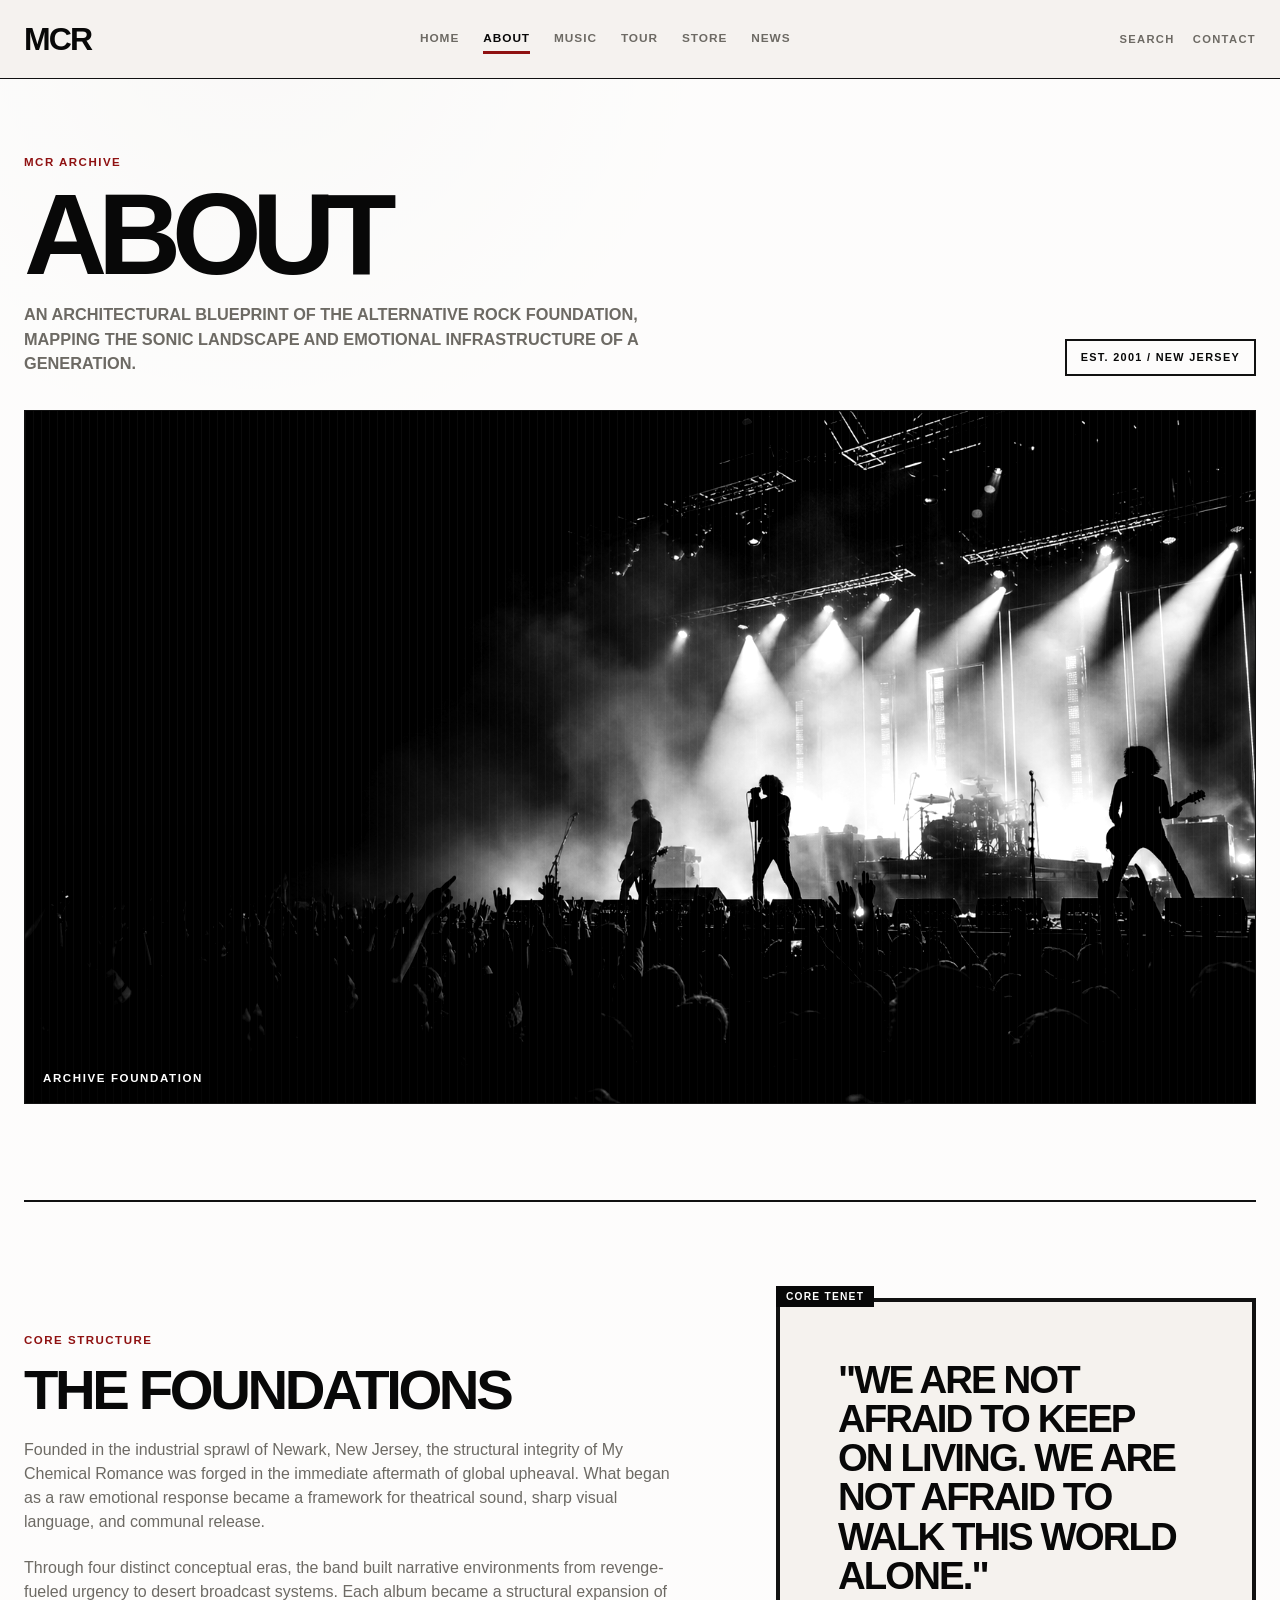
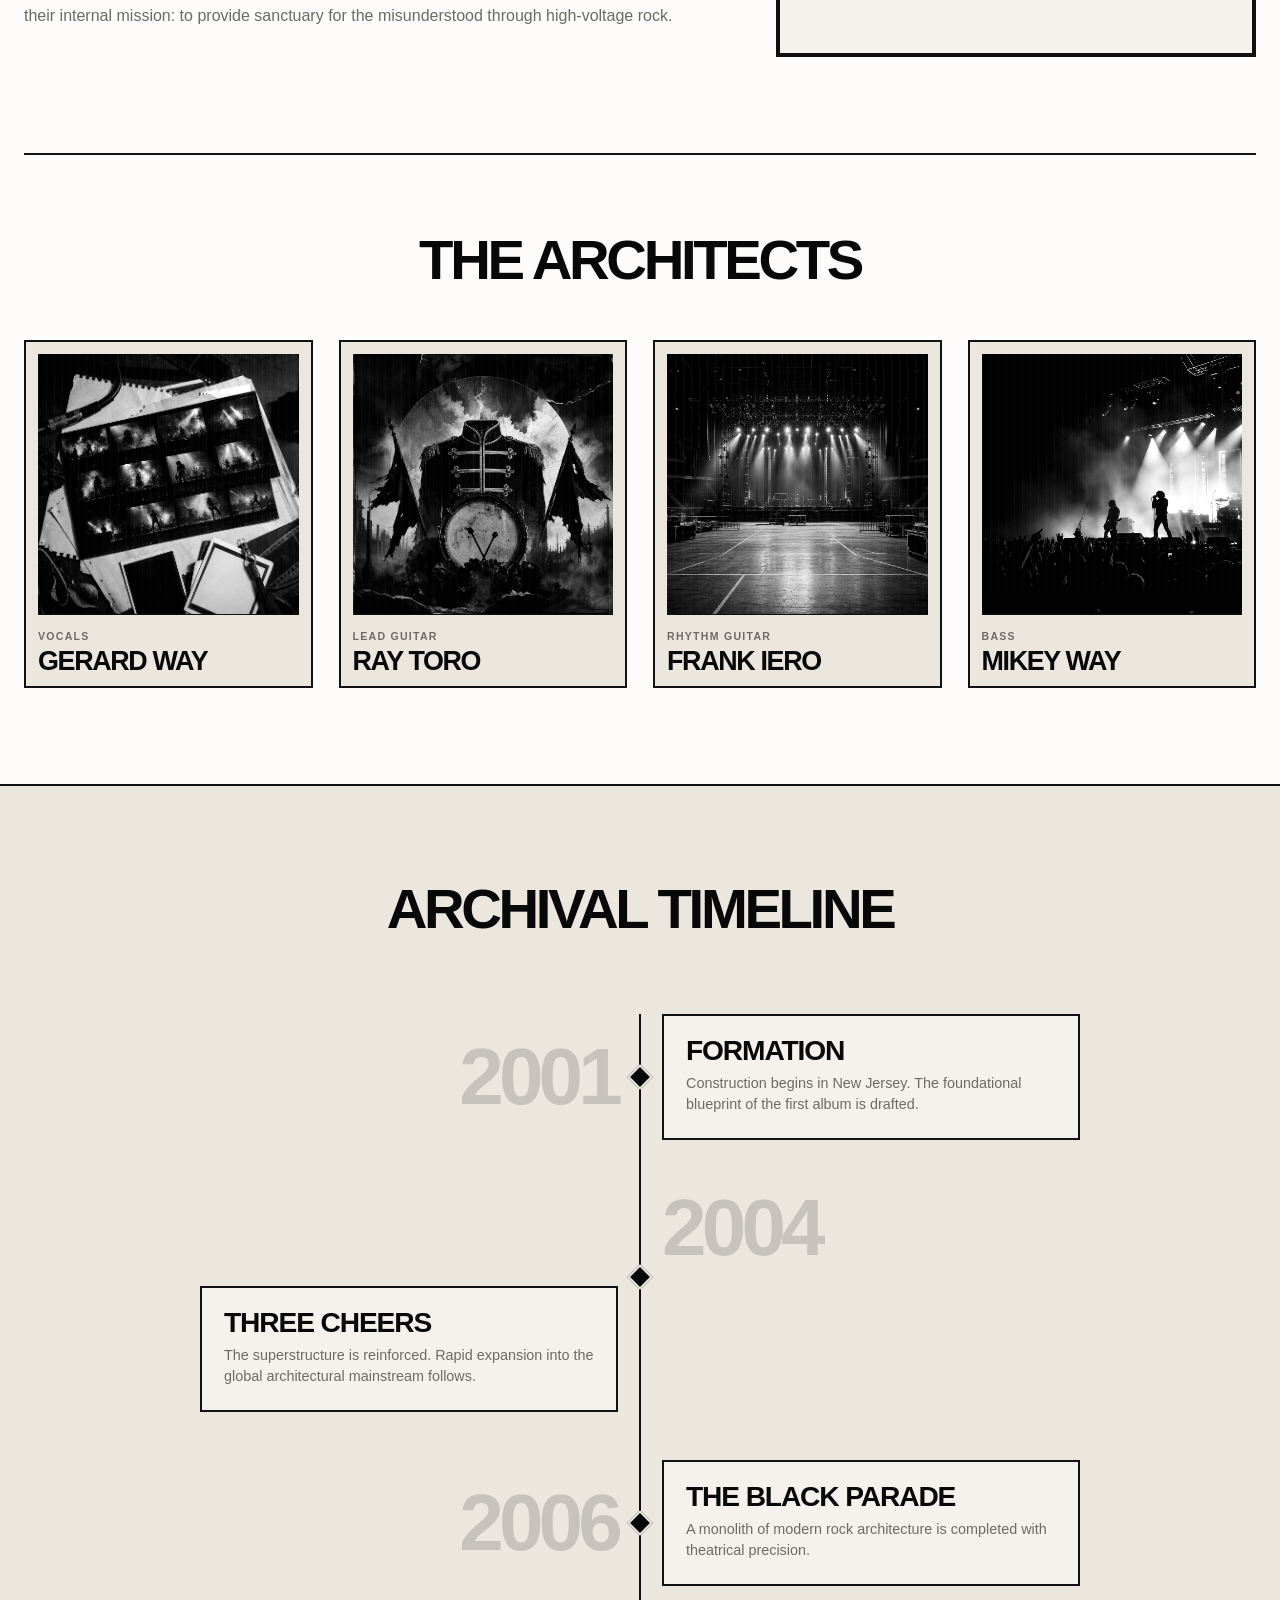
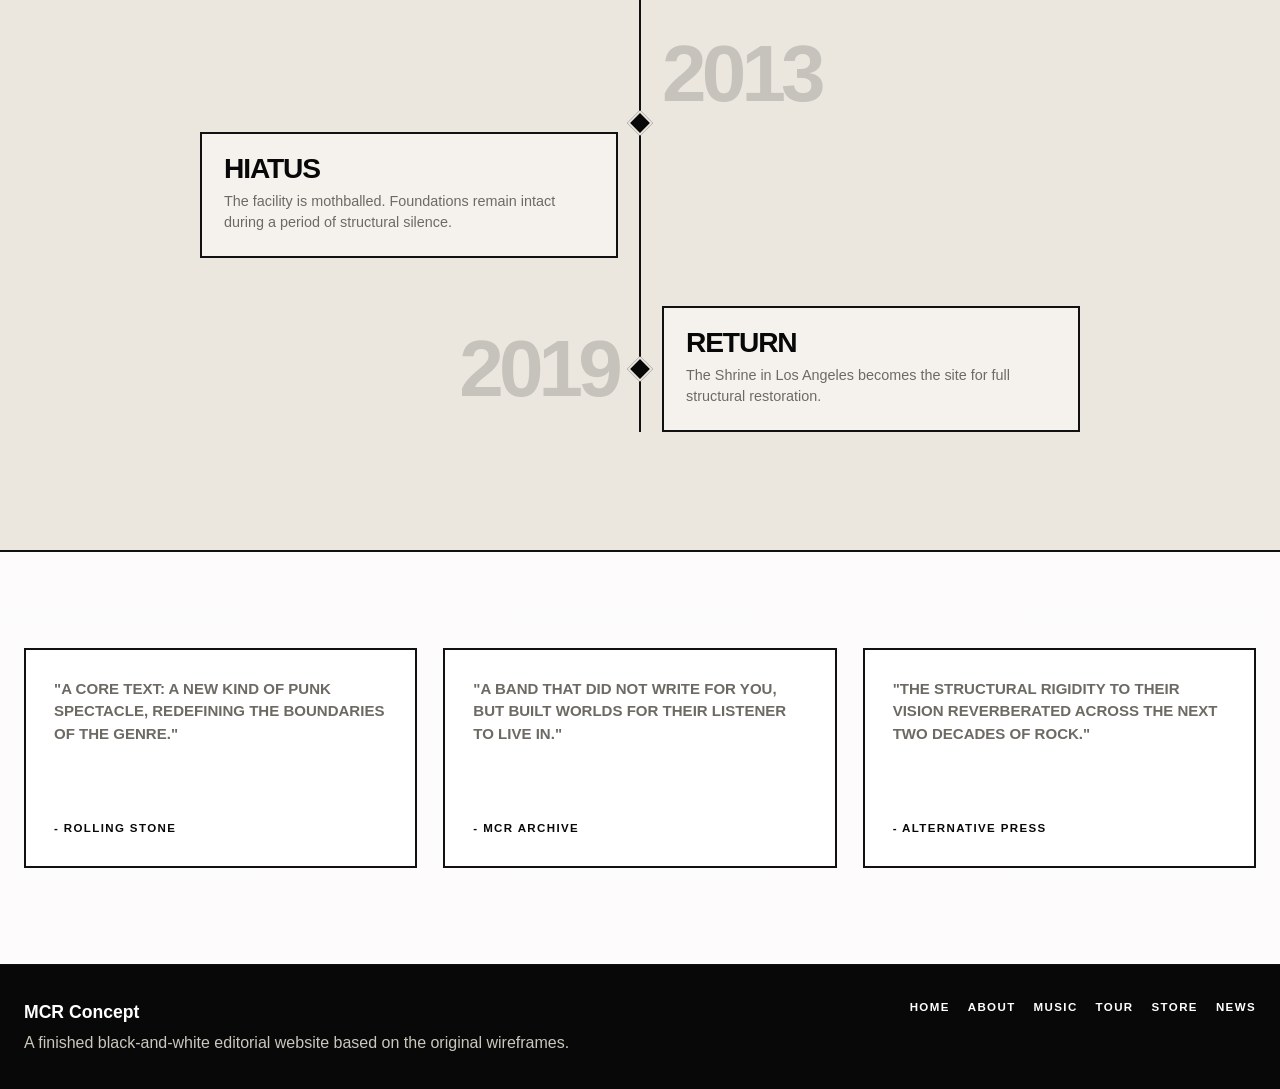
==== about.html @ 8af7b732 "feat: all of feature page" ====
<!DOCTYPE html>
<html lang="en">

<head>
    <meta charset="UTF-8">
    <meta name="viewport" content="width=device-width, initial-scale=1.0">
    <title>MCR | About</title>
    <link rel="stylesheet" href="base.css">
    <link rel="stylesheet" href="about.css">
</head>

<body>
    <header class="site-header">
        <div class="container header-inner">
            <a class="logo" href="index.html">MCR</a>

            <nav class="main-nav" aria-label="Main navigation">
                <a href="index.html">Home</a>
                <a class="active" href="about.html">About</a>
                <a href="music.html">Music</a>
                <a href="tour.html">Tour</a>
                <a href="showcase.html">Store</a>
                <a href="news.html">News</a>
            </nav>

            <div class="header-icons" aria-label="Utility navigation">
                <a href="music.html#lyrics">Search</a>
                <a href="#contact">Contact</a>
            </div>
        </div>
    </header>

    <main class="about-page">
        <section class="container about-hero" aria-labelledby="about-title">
            <div class="about-hero-copy">
                <span class="eyebrow">MCR Archive</span>
                <h1 id="about-title">About</h1>
                <p>An architectural blueprint of the alternative rock foundation, mapping the sonic landscape and
                    emotional infrastructure of a generation.</p>
            </div>

            <div class="about-stamp">Est. 2001 / New Jersey</div>

            <figure class="image-frame about-hero-media">
                <img src="assets/hero-concert.png"
                    alt="Black and white concert stage with lights and crowd silhouettes">
                <figcaption>Archive foundation</figcaption>
            </figure>
        </section>

        <section class="container about-section foundation-grid" id="history" aria-labelledby="foundation-title">
            <article class="foundation-copy">
                <span class="eyebrow">Core structure</span>
                <h2 class="section-title" id="foundation-title">The Foundations</h2>
                <p>Founded in the industrial sprawl of Newark, New Jersey, the structural integrity of My Chemical
                    Romance was forged in the immediate aftermath of global upheaval. What began as a raw emotional
                    response became a framework for theatrical sound, sharp visual language, and communal release.</p>
                <p>Through four distinct conceptual eras, the band built narrative environments from revenge-fueled
                    urgency to desert broadcast systems. Each album became a structural expansion of their internal
                    mission: to provide sanctuary for the misunderstood through high-voltage rock.</p>
            </article>

            <aside class="quote-blueprint" aria-label="Core belief quote">
                <span class="quote-label">Core tenet</span>
                <blockquote>
                    "We are not afraid to keep on living. We are not afraid to walk this world alone."
                </blockquote>
            </aside>
        </section>

        <section class="container about-section architects" aria-labelledby="architects-title">
            <h2 class="section-title" id="architects-title">The Architects</h2>

            <div class="architect-grid">
                <article class="architect-card">
                    <figure class="image-frame architect-image">
                        <img src="assets/archive-news.png" alt="Archive artwork representing vocalist Gerard Way">
                    </figure>
                    <span>Vocals</span>
                    <h3>Gerard Way</h3>
                </article>

                <article class="architect-card">
                    <figure class="image-frame architect-image">
                        <img src="assets/black-parade-inspired.png"
                            alt="Black parade inspired artwork representing guitarist Ray Toro">
                    </figure>
                    <span>Lead Guitar</span>
                    <h3>Ray Toro</h3>
                </article>

                <article class="architect-card">
                    <figure class="image-frame architect-image">
                        <img src="assets/tour-arena.png" alt="Arena artwork representing guitarist Frank Iero">
                    </figure>
                    <span>Rhythm Guitar</span>
                    <h3>Frank Iero</h3>
                </article>

                <article class="architect-card">
                    <figure class="image-frame architect-image">
                        <img src="assets/hero-concert.png" alt="Concert artwork representing bassist Mikey Way">
                    </figure>
                    <span>Bass</span>
                    <h3>Mikey Way</h3>
                </article>
            </div>
        </section>

        <section class="timeline-band" aria-labelledby="timeline-title">
            <div class="container">
                <h2 class="section-title" id="timeline-title">Archival Timeline</h2>

                <div class="timeline-grid">
                    <article class="timeline-item right">
                        <div class="timeline-year">2001</div>
                        <div class="timeline-marker" aria-hidden="true"></div>
                        <div class="timeline-card">
                            <h3>Formation</h3>
                            <p>Construction begins in New Jersey. The foundational blueprint of the first album is
                                drafted.</p>
                        </div>
                    </article>

                    <article class="timeline-item left">
                        <div class="timeline-year">2004</div>
                        <div class="timeline-marker" aria-hidden="true"></div>
                        <div class="timeline-card">
                            <h3>Three Cheers</h3>
                            <p>The superstructure is reinforced. Rapid expansion into the global architectural
                                mainstream follows.</p>
                        </div>
                    </article>

                    <article class="timeline-item right">
                        <div class="timeline-year">2006</div>
                        <div class="timeline-marker" aria-hidden="true"></div>
                        <div class="timeline-card">
                            <h3>The Black Parade</h3>
                            <p>A monolith of modern rock architecture is completed with theatrical precision.</p>
                        </div>
                    </article>

                    <article class="timeline-item left">
                        <div class="timeline-year">2013</div>
                        <div class="timeline-marker" aria-hidden="true"></div>
                        <div class="timeline-card">
                            <h3>Hiatus</h3>
                            <p>The facility is mothballed. Foundations remain intact during a period of structural
                                silence.</p>
                        </div>
                    </article>

                    <article class="timeline-item right">
                        <div class="timeline-year">2019</div>
                        <div class="timeline-marker" aria-hidden="true"></div>
                        <div class="timeline-card">
                            <h3>Return</h3>
                            <p>The Shrine in Los Angeles becomes the site for full structural restoration.</p>
                        </div>
                    </article>
                </div>
            </div>
        </section>

        <section class="container about-section quote-grid" aria-label="Archive quotes">
            <article class="press-quote">
                <p>"A core text: a new kind of punk spectacle, redefining the boundaries of the genre."</p>
                <span>- Rolling Stone</span>
            </article>

            <article class="press-quote">
                <p>"A band that did not write for you, but built worlds for their listener to live in."</p>
                <span>- MCR Archive</span>
            </article>

            <article class="press-quote">
                <p>"The structural rigidity to their vision reverberated across the next two decades of rock."</p>
                <span>- Alternative Press</span>
            </article>
        </section>
    </main>

    <footer class="site-footer" id="contact">
        <div class="container footer-inner">
            <div>
                <strong>MCR Concept</strong>
                <span>A finished black-and-white editorial website based on the original wireframes.</span>
            </div>
            <nav class="footer-links" aria-label="Footer navigation">
                <a href="index.html">Home</a>
                <a href="about.html">About</a>
                <a href="music.html">Music</a>
                <a href="tour.html">Tour</a>
                <a href="showcase.html">Store</a>
                <a href="news.html">News</a>
            </nav>
        </div>
    </footer>
</body>

</html>
---- base.css ----
:root {
  --paper: #f5f2ee;
  --paper-soft: #ebe7df;
  --ink: #080808;
  --line: #111;
  --muted: #6d6a64;
  --white: #fff;
  --accent: #8f1111;
  --shadow: 0 24px 70px rgba(0, 0, 0, 0.18);
}

* {
  box-sizing: border-box;
}

html {
  scroll-behavior: smooth;
}

body {
  margin: 0;
  background:
    linear-gradient(rgba(255, 255, 255, 0.8), rgba(255, 255, 255, 0.8)),
    radial-gradient(circle at 20% 0, rgba(0, 0, 0, 0.08), transparent 28rem),
    var(--paper);
  color: var(--ink);
  font-family: Arial, Helvetica, sans-serif;
  line-height: 1.5;
}

img,
input,
button {
  font: inherit;
}

img {
  display: block;
  max-width: 100%;
}

figure {
  margin: 0;
}

a {
  color: inherit;
  text-decoration: none;
}

.container {
  width: min(100% - 48px, 1320px);
  margin: 0 auto;
}

/* Shared header and navigation */
.site-header {
  position: sticky;
  top: 0;
  z-index: 10;
  border-bottom: 1px solid var(--line);
  background: rgba(245, 242, 238, 0.94);
  backdrop-filter: blur(14px);
}

.header-inner {
  min-height: 78px;
  display: flex;
  align-items: center;
  justify-content: space-between;
  gap: 32px;
}

.logo {
  font-size: 2rem;
  font-weight: 900;
  letter-spacing: -0.06em;
}

.main-nav {
  display: flex;
  align-items: center;
  justify-content: center;
  flex-wrap: wrap;
  gap: 24px;
  font-size: 0.74rem;
  font-weight: 900;
  letter-spacing: 0.08em;
  text-transform: uppercase;
}

.main-nav a,
.header-icons a {
  position: relative;
  padding: 8px 0;
  color: var(--muted);
}

.main-nav a:hover,
.main-nav a.active,
.header-icons a:hover {
  color: var(--ink);
}

.main-nav a.active::after {
  content: "";
  position: absolute;
  left: 0;
  right: 0;
  bottom: 2px;
  height: 3px;
  background: var(--accent);
}

.header-icons {
  display: flex;
  align-items: center;
  gap: 18px;
  font-size: 0.7rem;
  font-weight: 900;
  letter-spacing: 0.12em;
  text-transform: uppercase;
}

/* Shared typography and spacing */
.page {
  padding: 70px 0 0;
}

.page-title {
  margin: 0 0 62px;
  padding-bottom: 24px;
  border-bottom: 2px solid var(--line);
  font-size: clamp(3.5rem, 9vw, 8rem);
  line-height: 0.9;
  font-weight: 900;
  letter-spacing: -0.08em;
  text-transform: uppercase;
}

.section {
  margin-bottom: 112px;
}

.section-tight {
  margin-bottom: 78px;
}

.section-heading-row {
  display: flex;
  align-items: end;
  justify-content: space-between;
  gap: 24px;
  margin-bottom: 32px;
  padding-bottom: 16px;
  border-bottom: 2px solid var(--line);
}

.section-title {
  margin: 0;
  font-size: clamp(2.2rem, 4.4vw, 4.1rem);
  line-height: 0.95;
  font-weight: 900;
  letter-spacing: -0.06em;
  text-transform: uppercase;
}

.eyebrow,
.meta,
.small-link,
.field-label,
.package-label {
  color: var(--muted);
  font-size: 0.72rem;
  font-weight: 900;
  letter-spacing: 0.13em;
  text-transform: uppercase;
}

.eyebrow {
  display: inline-block;
  margin-bottom: 14px;
  color: var(--accent);
}

.small-link {
  padding-bottom: 5px;
  border-bottom: 1px solid currentColor;
}

.lead,
.card-copy {
  color: var(--muted);
}

.lead {
  max-width: 620px;
  margin: 0 0 30px;
  font-size: 1.04rem;
}

.card-grid,
.album-grid,
.gallery-grid,
.favorite-grid {
  display: flex;
  flex-wrap: wrap;
  gap: 26px;
}

.card-title {
  margin: 7px 0 8px;
  font-size: 1.25rem;
  line-height: 1.05;
  font-weight: 900;
  letter-spacing: -0.03em;
  text-transform: uppercase;
}

.card-copy {
  margin: 0;
}

.news-card-body,
.latest-card-body,
.album-card-body {
  padding: 20px;
}

/* Shared button system */
.button,
button {
  display: inline-flex;
  align-items: center;
  justify-content: center;
  min-height: 46px;
  padding: 0 28px;
  border: 1px solid var(--ink);
  background: var(--ink);
  color: var(--white);
  cursor: pointer;
  font-size: 0.72rem;
  font-weight: 900;
  letter-spacing: 0.12em;
  text-align: center;
  text-transform: uppercase;
  transition: background 180ms ease, color 180ms ease, transform 180ms ease;
}

.button:hover,
button:hover {
  background: var(--accent);
  border-color: var(--accent);
  transform: translateY(-1px);
}

.button.secondary {
  background: transparent;
  color: var(--ink);
}

.button.secondary:hover {
  background: var(--ink);
  border-color: var(--ink);
  color: var(--white);
}

.button.small {
  min-height: 34px;
  padding: 0 18px;
  font-size: 0.66rem;
}

.button.full {
  width: 100%;
}

.button.disabled {
  background: transparent;
  color: var(--muted);
  border-color: var(--muted);
  cursor: default;
}

.button.disabled:hover {
  transform: none;
}

.button-row {
  display: flex;
  flex-wrap: wrap;
  gap: 14px;
}

/* Shared image treatment */
.image-frame {
  position: relative;
  overflow: hidden;
  border: 1px solid var(--line);
  background: var(--ink);
  box-shadow: var(--shadow);
}

.image-frame img {
  width: 100%;
  height: 100%;
  min-height: inherit;
  object-fit: cover;
  filter: grayscale(1) contrast(1.12);
  transition: transform 500ms ease, filter 500ms ease;
}

.image-frame::after {
  content: "";
  position: absolute;
  inset: 0;
  pointer-events: none;
  background:
    linear-gradient(180deg, transparent 55%, rgba(0, 0, 0, 0.45)),
    repeating-linear-gradient(90deg, rgba(255, 255, 255, 0.04) 0 1px, transparent 1px 8px);
  mix-blend-mode: screen;
}

.image-frame:hover img {
  transform: scale(1.035);
  filter: grayscale(1) contrast(1.22);
}

.image-frame figcaption {
  position: absolute;
  left: 18px;
  bottom: 16px;
  z-index: 1;
  color: var(--white);
  font-size: 0.72rem;
  font-weight: 900;
  letter-spacing: 0.14em;
  text-transform: uppercase;
}

/* Shared footer */
.site-footer {
  margin-top: 96px;
  border-top: 1px solid var(--line);
  background: var(--ink);
  color: var(--white);
}

.footer-inner {
  display: flex;
  align-items: flex-start;
  justify-content: space-between;
  gap: 32px;
  padding: 34px 0;
}

.footer-inner strong {
  display: block;
  margin-bottom: 6px;
  font-size: 1.1rem;
  font-weight: 900;
}

.footer-inner span {
  color: #cbc7bd;
}

.footer-links {
  display: flex;
  flex-wrap: wrap;
  gap: 18px;
  font-size: 0.72rem;
  font-weight: 900;
  letter-spacing: 0.12em;
  text-transform: uppercase;
}

@media (max-width: 980px) {
  .container {
    width: min(100% - 32px, 1320px);
  }

  .header-inner {
    min-height: auto;
    padding: 18px 0;
    flex-wrap: wrap;
  }

  .main-nav {
    order: 3;
    width: 100%;
    justify-content: flex-start;
  }
}

@media (max-width: 680px) {
  .page {
    padding-top: 46px;
  }

  .page-title {
    margin-bottom: 46px;
  }

  .section {
    margin-bottom: 74px;
  }

  .section-heading-row {
    align-items: flex-start;
    flex-direction: column;
    gap: 12px;
  }

  .button,
  button {
    width: 100%;
  }

  .button.small {
    width: auto;
  }

  .button.small.full {
    width: 100%;
  }

  .button-row {
    flex-direction: column;
  }

  .footer-inner {
    flex-direction: column;
  }
}
---- about.css ----
.about-page {
  padding-top: 70px;
}

.about-hero,
.foundation-grid,
.architect-grid,
.timeline-grid,
.timeline-item,
.quote-grid {
  display: grid;
}

.about-hero {
  grid-template-columns: minmax(0, 1fr) auto;
  align-items: end;
  gap: 34px 48px;
  padding-bottom: 96px;
  border-bottom: 2px solid var(--line);
}

.about-hero-copy h1 {
  margin: 0 0 18px;
  font-size: clamp(4rem, 9vw, 8rem);
  line-height: 0.86;
  font-weight: 900;
  letter-spacing: -0.08em;
  text-transform: uppercase;
}

.about-hero-copy p {
  max-width: 620px;
  margin: 0;
  color: var(--muted);
  font-size: 1.02rem;
  font-weight: 800;
  text-transform: uppercase;
}

.about-stamp {
  justify-self: end;
  padding: 8px 14px;
  border: 2px solid var(--line);
  font-size: 0.68rem;
  font-weight: 900;
  letter-spacing: 0.12em;
  text-transform: uppercase;
}

.about-hero-media {
  grid-column: 1 / -1;
  min-height: 520px;
  box-shadow: none;
}

.about-section {
  margin-top: 96px;
  margin-bottom: 96px;
}

.foundation-grid {
  grid-template-columns: minmax(0, 1.15fr) minmax(320px, 0.85fr);
  align-items: center;
  gap: clamp(42px, 8vw, 120px);
}

.foundation-copy p {
  margin: 22px 0 0;
  color: var(--muted);
}

.quote-blueprint {
  position: relative;
  align-self: stretch;
  min-height: 280px;
  display: grid;
  align-content: center;
  padding: clamp(30px, 5vw, 58px);
  border: 4px solid var(--line);
  background: var(--paper);
}

.quote-label {
  position: absolute;
  top: -16px;
  left: -4px;
  padding: 3px 10px;
  background: var(--ink);
  color: var(--white);
  font-size: 0.64rem;
  font-weight: 900;
  letter-spacing: 0.12em;
  text-transform: uppercase;
}

.quote-blueprint blockquote {
  margin: 0;
  font-size: clamp(1.8rem, 3vw, 3.35rem);
  line-height: 1.02;
  font-weight: 900;
  letter-spacing: -0.05em;
  text-transform: uppercase;
}

.architects {
  padding-top: 78px;
  border-top: 2px solid var(--line);
  text-align: center;
}

.architect-grid {
  grid-template-columns: repeat(4, minmax(0, 1fr));
  gap: 26px;
  margin-top: 54px;
  text-align: left;
}

.architect-card {
  padding: 12px;
  border: 2px solid var(--line);
  background: var(--paper-soft);
}

.architect-image {
  aspect-ratio: 1 / 1;
  border-width: 0 0 1px;
  box-shadow: none;
}

.architect-card span {
  display: block;
  margin-top: 14px;
  color: var(--muted);
  font-size: 0.66rem;
  font-weight: 900;
  letter-spacing: 0.12em;
  text-transform: uppercase;
}

.architect-card h3 {
  margin: 4px 0 0;
  font-size: clamp(1.35rem, 2.1vw, 2rem);
  line-height: 0.95;
  font-weight: 900;
  letter-spacing: -0.05em;
  text-transform: uppercase;
}

.timeline-band {
  padding: 96px 0 118px;
  border-top: 2px solid var(--line);
  border-bottom: 2px solid var(--line);
  background: var(--paper-soft);
}

.timeline-band .section-title {
  text-align: center;
}

.timeline-grid {
  position: relative;
  max-width: 880px;
  margin: 78px auto 0;
  row-gap: 48px;
}

.timeline-grid::before {
  content: "";
  position: absolute;
  top: 0;
  bottom: 0;
  left: 50%;
  width: 2px;
  transform: translateX(-50%);
  background: var(--line);
}

.timeline-item {
  position: relative;
  grid-template-columns: minmax(0, 1fr) 44px minmax(0, 1fr);
  align-items: center;
  min-height: 126px;
}

.timeline-item.left .timeline-card {
  grid-column: 1;
}

.timeline-item.left .timeline-year {
  grid-column: 3;
  justify-self: start;
}

.timeline-item.right .timeline-card {
  grid-column: 3;
}

.timeline-item.right .timeline-year {
  grid-column: 1;
  justify-self: end;
}

.timeline-marker {
  grid-column: 2;
  justify-self: center;
  z-index: 1;
  width: 18px;
  height: 18px;
  transform: rotate(45deg);
  border: 2px solid var(--paper-soft);
  background: var(--ink);
}

.timeline-year {
  color: rgba(8, 8, 8, 0.16);
  font-size: clamp(2.7rem, 7vw, 5rem);
  line-height: 1;
  font-weight: 900;
  letter-spacing: -0.06em;
}

.timeline-card {
  border: 2px solid var(--line);
  background: var(--paper);
  padding: 22px;
}

.timeline-card h3 {
  margin: 0 0 8px;
  font-size: clamp(1.25rem, 2.2vw, 2rem);
  line-height: 0.95;
  font-weight: 900;
  letter-spacing: -0.04em;
  text-transform: uppercase;
}

.timeline-card p {
  margin: 0;
  color: var(--muted);
  font-size: 0.9rem;
}

.quote-grid {
  grid-template-columns: repeat(3, minmax(0, 1fr));
  gap: 26px;
}

.press-quote {
  min-height: 220px;
  display: grid;
  align-content: space-between;
  padding: 28px;
  border: 2px solid var(--line);
  background: var(--white);
}

.press-quote p {
  margin: 0;
  color: var(--muted);
  font-size: 0.94rem;
  font-weight: 800;
  text-transform: uppercase;
}

.press-quote span {
  font-size: 0.72rem;
  font-weight: 900;
  letter-spacing: 0.12em;
  text-transform: uppercase;
}

@media (max-width: 980px) {
  .about-hero,
  .foundation-grid,
  .quote-grid {
    grid-template-columns: 1fr;
  }

  .about-stamp {
    justify-self: start;
  }

  .about-hero-media {
    min-height: 380px;
  }

  .architect-grid {
    grid-template-columns: repeat(2, minmax(0, 1fr));
  }
}

@media (max-width: 680px) {
  .about-page {
    padding-top: 46px;
  }

  .about-hero {
    padding-bottom: 70px;
  }

  .about-hero-copy p {
    font-size: 0.88rem;
  }

  .about-hero-media {
    min-height: 280px;
  }

  .about-section {
    margin-top: 72px;
    margin-bottom: 72px;
  }

  .quote-blueprint {
    min-height: 230px;
    padding: 28px;
  }

  .architect-grid {
    grid-template-columns: 1fr;
  }

  .timeline-band {
    padding: 74px 0 88px;
  }

  .timeline-grid {
    row-gap: 36px;
    margin-top: 52px;
  }

  .timeline-grid::before {
    left: 14px;
  }

  .timeline-item,
  .timeline-item.left,
  .timeline-item.right {
    grid-template-columns: 28px minmax(0, 1fr);
    column-gap: 18px;
    align-items: start;
  }

  .timeline-item.left .timeline-card,
  .timeline-item.right .timeline-card {
    grid-column: 2;
    grid-row: 2;
  }

  .timeline-item.left .timeline-year,
  .timeline-item.right .timeline-year {
    grid-column: 2;
    grid-row: 1;
    justify-self: start;
    margin-bottom: 8px;
  }

  .timeline-marker {
    grid-column: 1;
    grid-row: 1 / span 2;
    margin-top: 18px;
  }
}
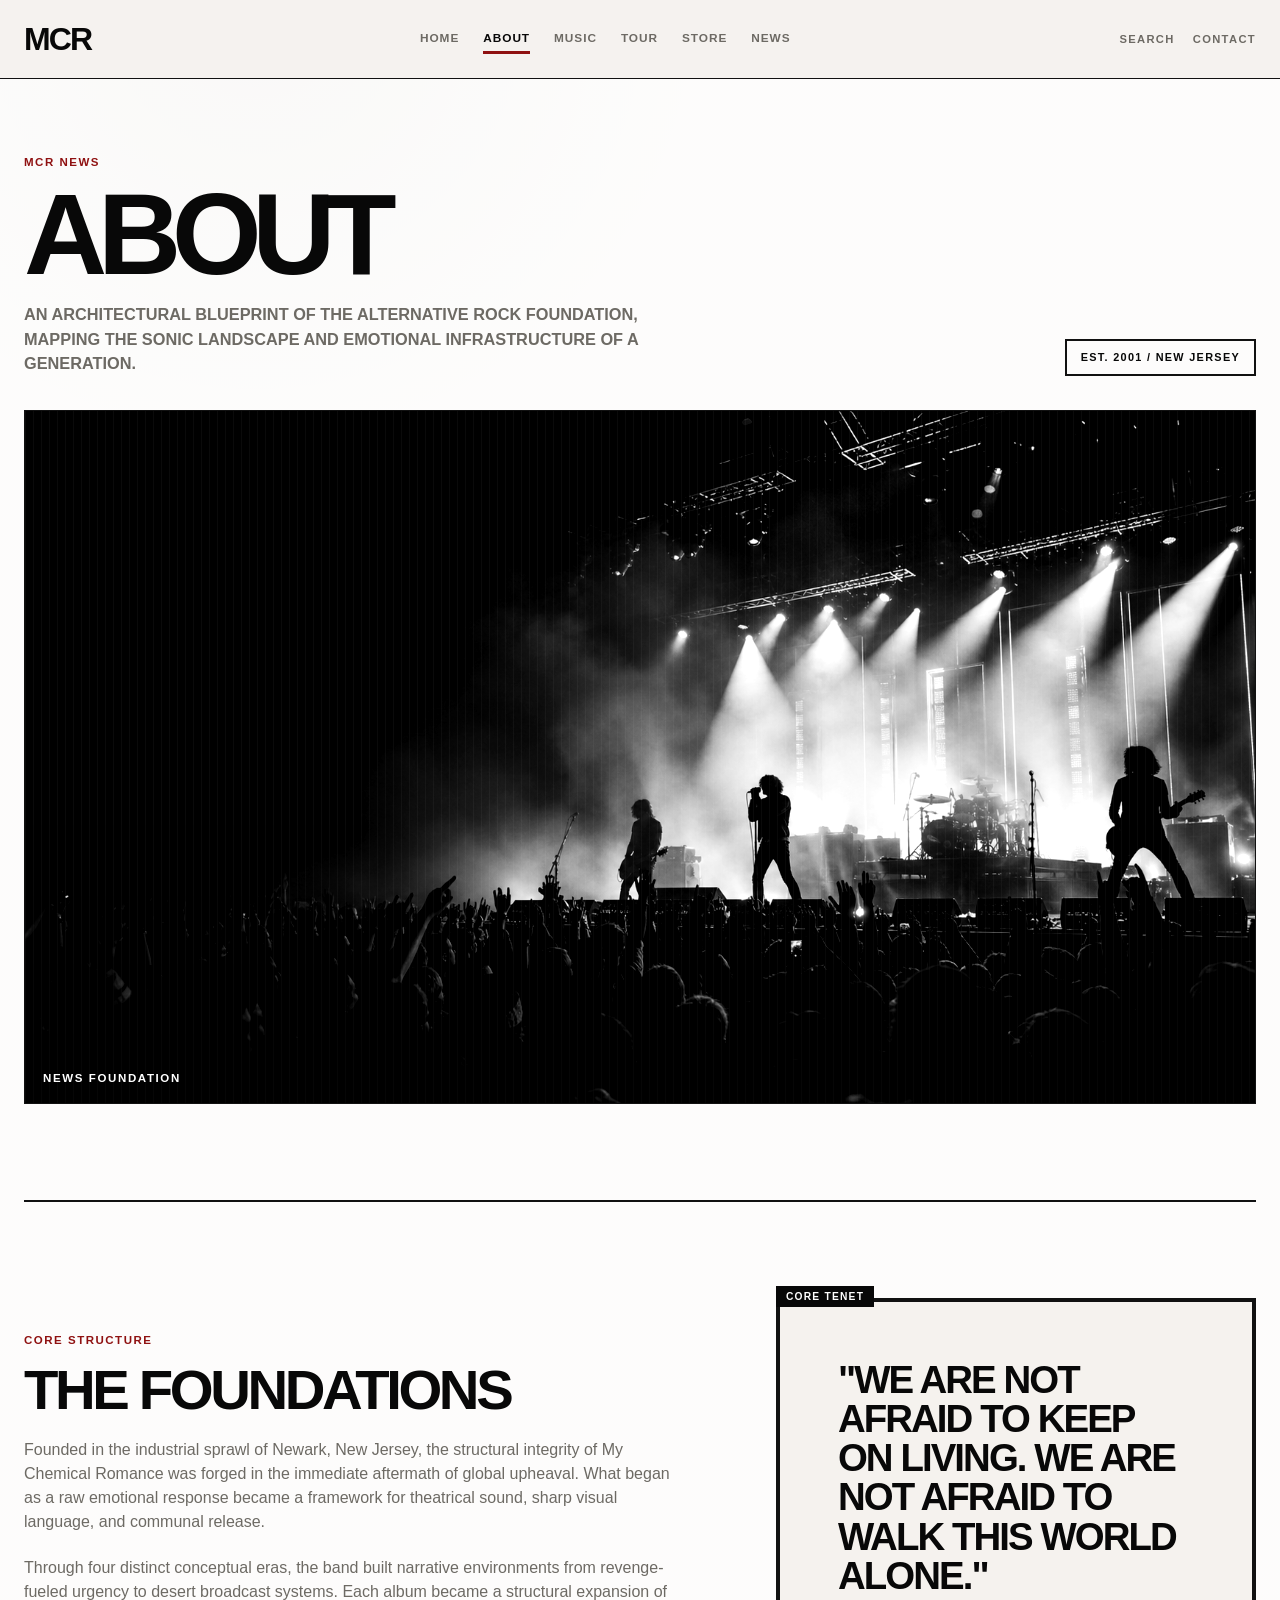
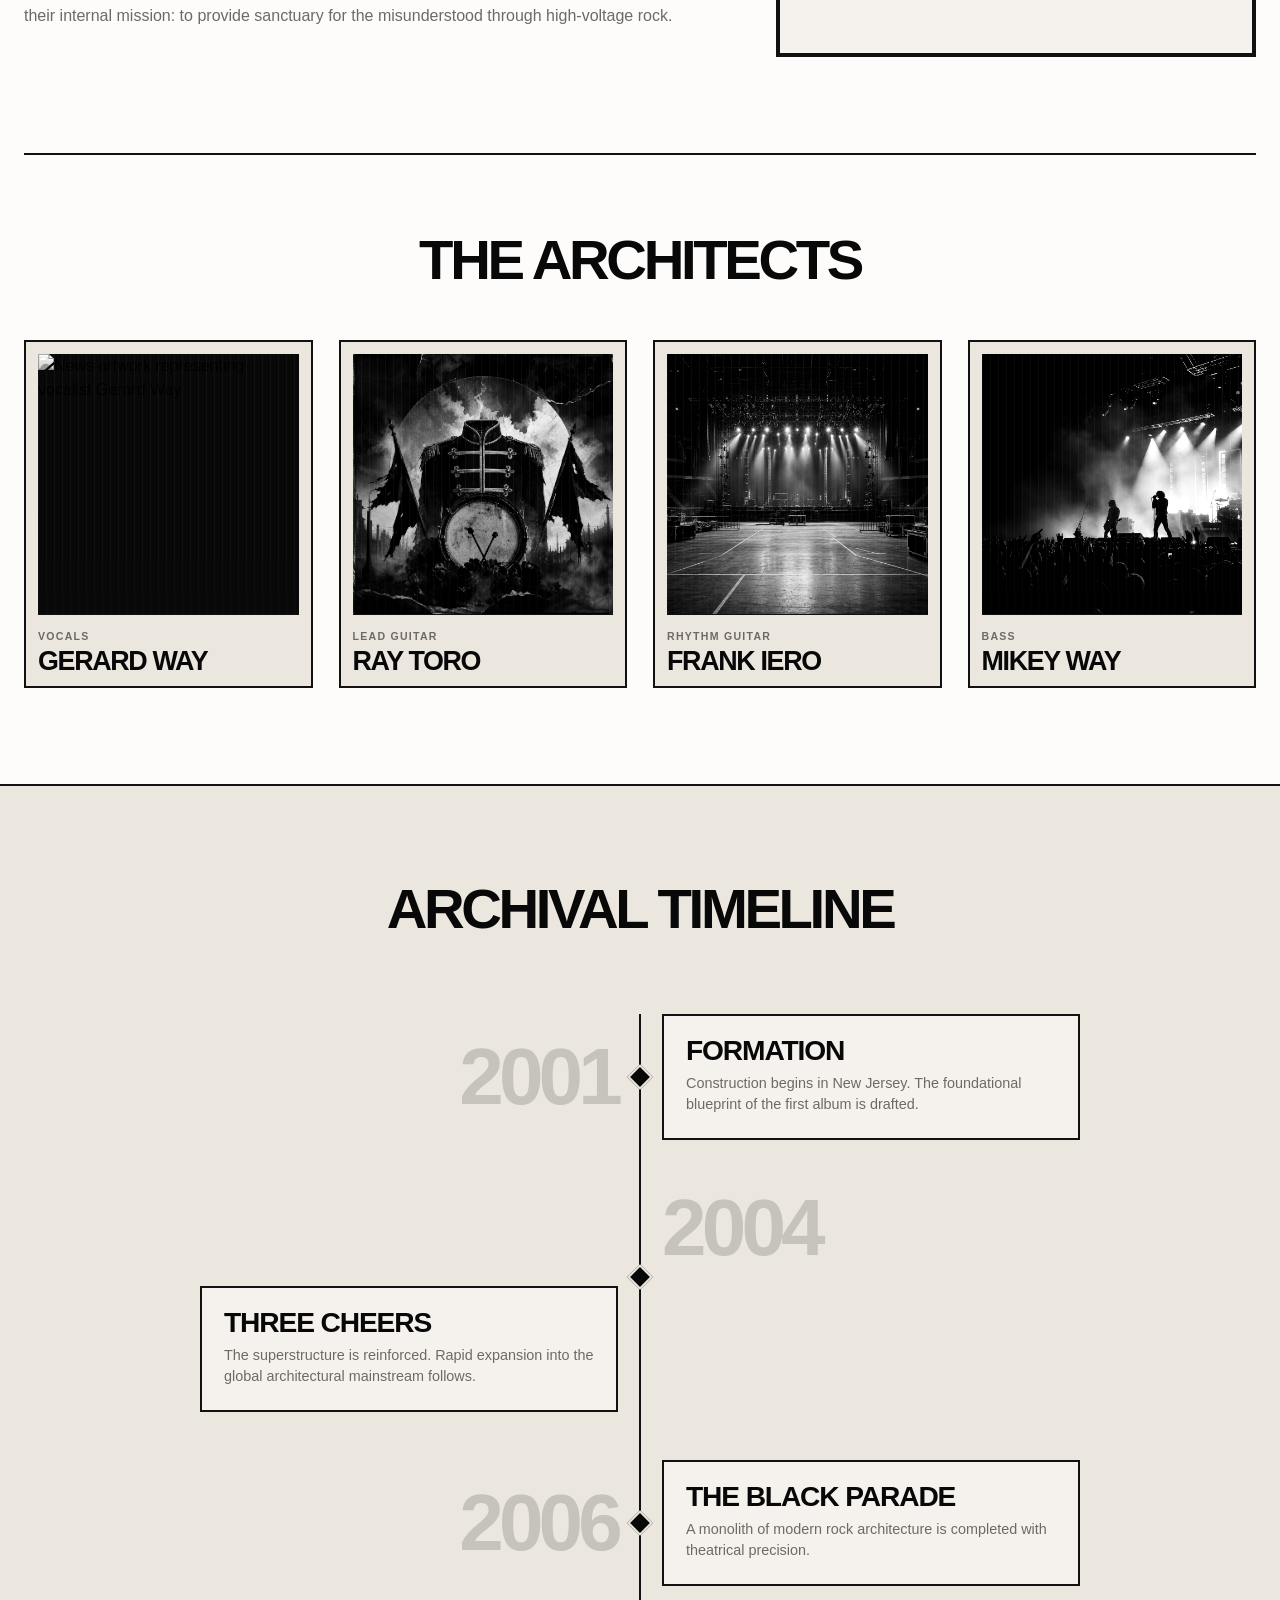
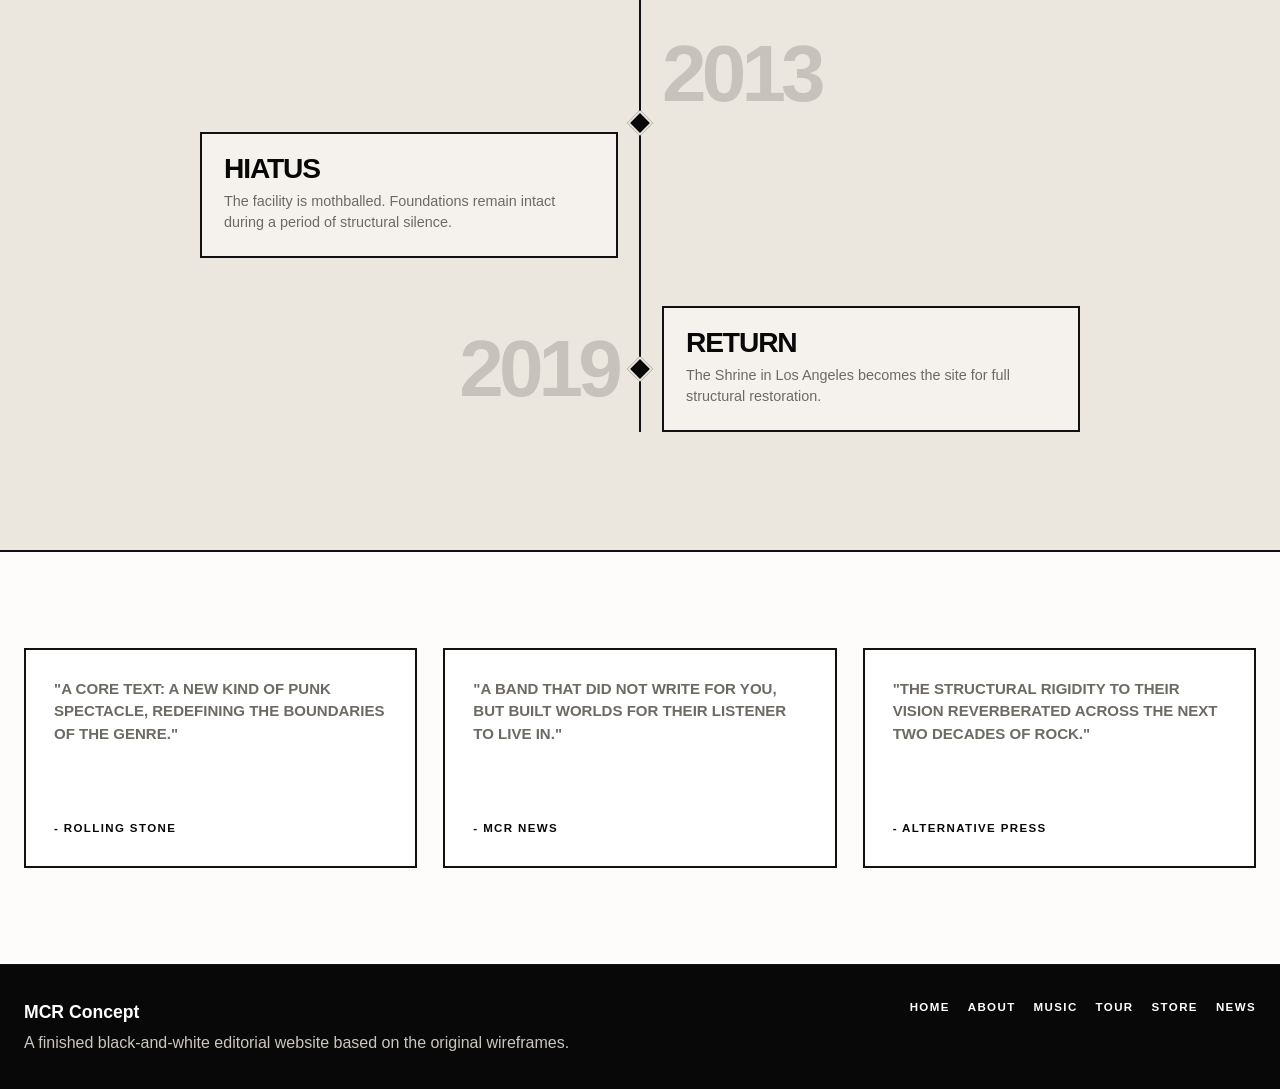
==== commit 88b40443: "adding feature" ====
--- a/about.html
+++ b/about.html
@@ -33,7 +33,7 @@
     <main class="about-page">
         <section class="container about-hero" aria-labelledby="about-title">
             <div class="about-hero-copy">
-                <span class="eyebrow">MCR Archive</span>
+                <span class="eyebrow">MCR News</span>
                 <h1 id="about-title">About</h1>
                 <p>An architectural blueprint of the alternative rock foundation, mapping the sonic landscape and
                     emotional infrastructure of a generation.</p>
@@ -44,7 +44,7 @@
             <figure class="image-frame about-hero-media">
                 <img src="assets/hero-concert.png"
                     alt="Black and white concert stage with lights and crowd silhouettes">
-                <figcaption>Archive foundation</figcaption>
+                <figcaption>News foundation</figcaption>
             </figure>
         </section>
 
@@ -74,7 +74,7 @@
             <div class="architect-grid">
                 <article class="architect-card">
                     <figure class="image-frame architect-image">
-                        <img src="assets/archive-news.png" alt="Archive artwork representing vocalist Gerard Way">
+                        <img src="assets/News-news.png" alt="News artwork representing vocalist Gerard Way">
                     </figure>
                     <span>Vocals</span>
                     <h3>Gerard Way</h3>
@@ -163,7 +163,7 @@
             </div>
         </section>
 
-        <section class="container about-section quote-grid" aria-label="Archive quotes">
+        <section class="container about-section quote-grid" aria-label="News quotes">
             <article class="press-quote">
                 <p>"A core text: a new kind of punk spectacle, redefining the boundaries of the genre."</p>
                 <span>- Rolling Stone</span>
@@ -171,7 +171,7 @@
 
             <article class="press-quote">
                 <p>"A band that did not write for you, but built worlds for their listener to live in."</p>
-                <span>- MCR Archive</span>
+                <span>- MCR News</span>
             </article>
 
             <article class="press-quote">
@@ -197,6 +197,7 @@
             </nav>
         </div>
     </footer>
+    <script src="script.js"></script>
 </body>
 
 </html>
--- a/base.css
+++ b/base.css
@@ -13,6 +13,10 @@
   box-sizing: border-box;
 }
 
+[hidden] {
+  display: none !important;
+}
+
 html {
   scroll-behavior: smooth;
 }
@@ -120,6 +124,42 @@
   font-weight: 900;
   letter-spacing: 0.12em;
   text-transform: uppercase;
+}
+
+.nav-toggle {
+  display: none;
+  width: auto;
+  min-height: 44px;
+  align-items: center;
+  gap: 10px;
+  padding: 8px 12px;
+  border: 1px solid var(--line);
+  background: transparent;
+  color: var(--ink);
+  font-size: 0.7rem;
+  font-weight: 900;
+  letter-spacing: 0.12em;
+  text-transform: uppercase;
+  cursor: pointer;
+}
+
+.nav-toggle-icon {
+  width: 18px;
+  display: grid;
+  gap: 4px;
+}
+
+.nav-toggle-icon i {
+  height: 2px;
+  background: currentColor;
+  transition: transform 200ms ease-out, opacity 200ms ease-out;
+}
+
+.nav-toggle:focus-visible,
+.main-nav a:focus-visible,
+.header-icons a:focus-visible {
+  outline: 3px solid var(--accent);
+  outline-offset: 4px;
 }
 
 /* Shared typography and spacing */
@@ -386,14 +426,52 @@
     flex-wrap: wrap;
   }
 
-  .main-nav {
+  .nav-ready .nav-toggle {
+    display: inline-flex;
+    margin-left: auto;
+  }
+
+  .nav-ready .main-nav {
     order: 3;
-    width: 100%;
+    width: auto;
+    min-width: 0;
+    flex: 0 0 100%;
     justify-content: flex-start;
+    transform: translateY(-8px);
+    opacity: 0;
+    pointer-events: none;
+  }
+
+  .nav-ready:not(.nav-open) .main-nav {
+    position: absolute;
+    visibility: hidden;
+  }
+
+  .nav-ready.nav-open .main-nav {
+    transform: translateY(0);
+    opacity: 1;
+    pointer-events: auto;
+    transition: transform 200ms ease-out, opacity 200ms ease-out;
+  }
+
+  .nav-open .nav-toggle-icon i:first-child {
+    transform: translateY(6px) rotate(45deg);
+  }
+
+  .nav-open .nav-toggle-icon i:nth-child(2) {
+    opacity: 0;
+  }
+
+  .nav-open .nav-toggle-icon i:last-child {
+    transform: translateY(-6px) rotate(-45deg);
   }
 }
 
 @media (max-width: 680px) {
+  .nav-toggle {
+    width: auto;
+  }
+
   .page {
     padding-top: 46px;
   }
@@ -433,3 +511,10 @@
     flex-direction: column;
   }
 }
+
+@media (prefers-reduced-motion: reduce) {
+  .nav-toggle-icon i,
+  .nav-ready.nav-open .main-nav {
+    transition: none;
+  }
+}
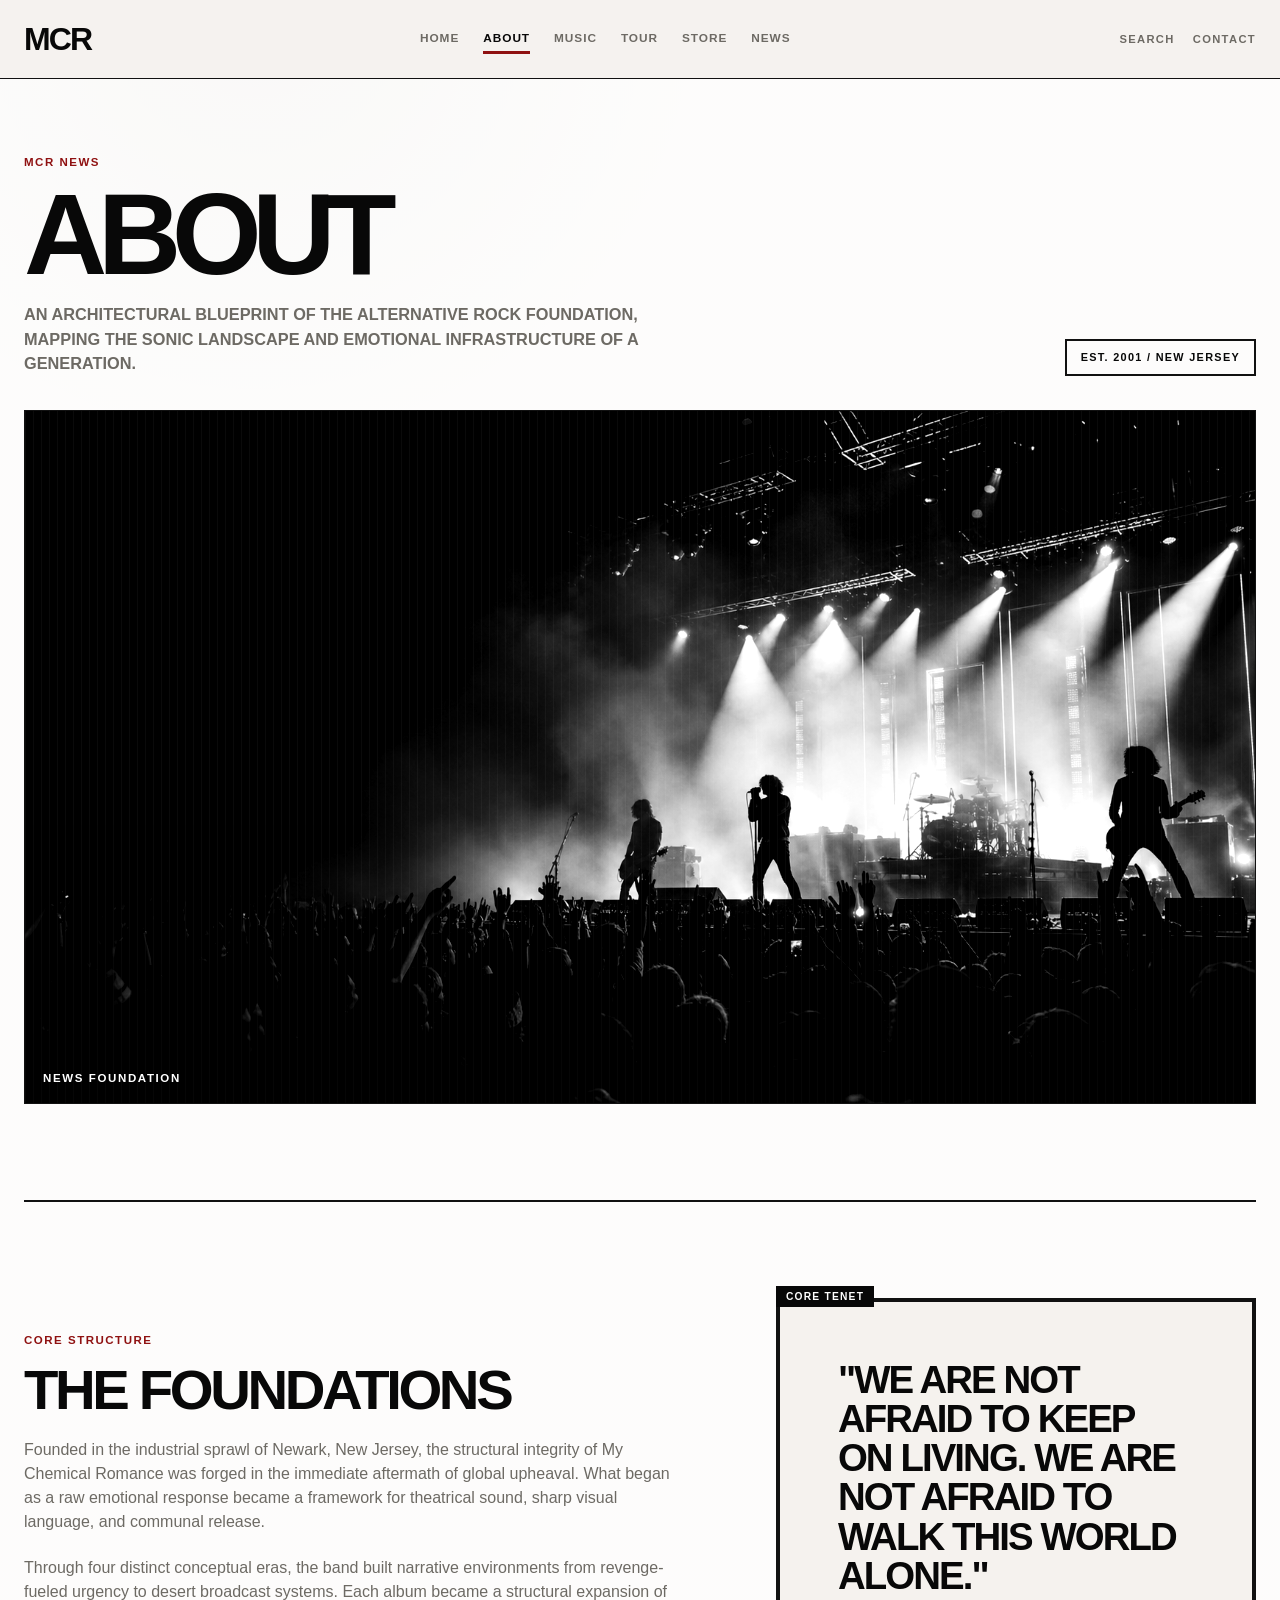
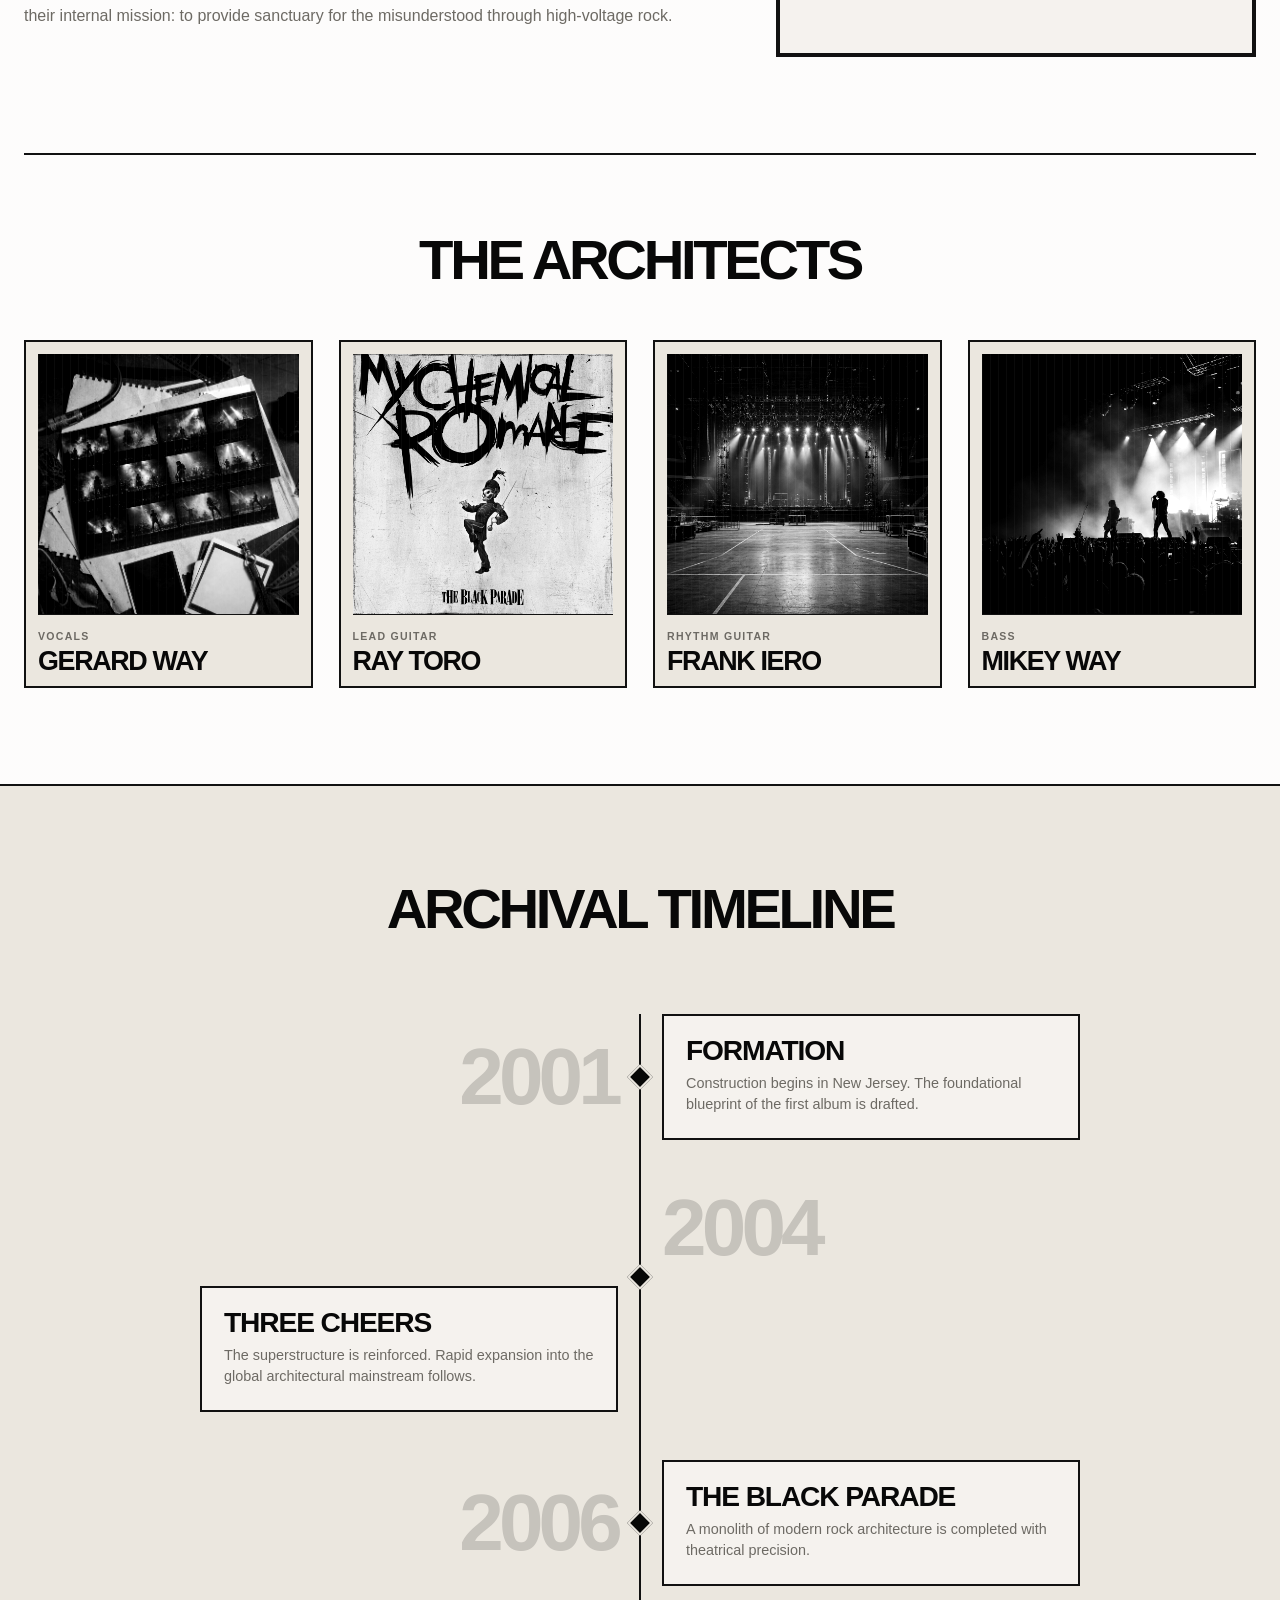
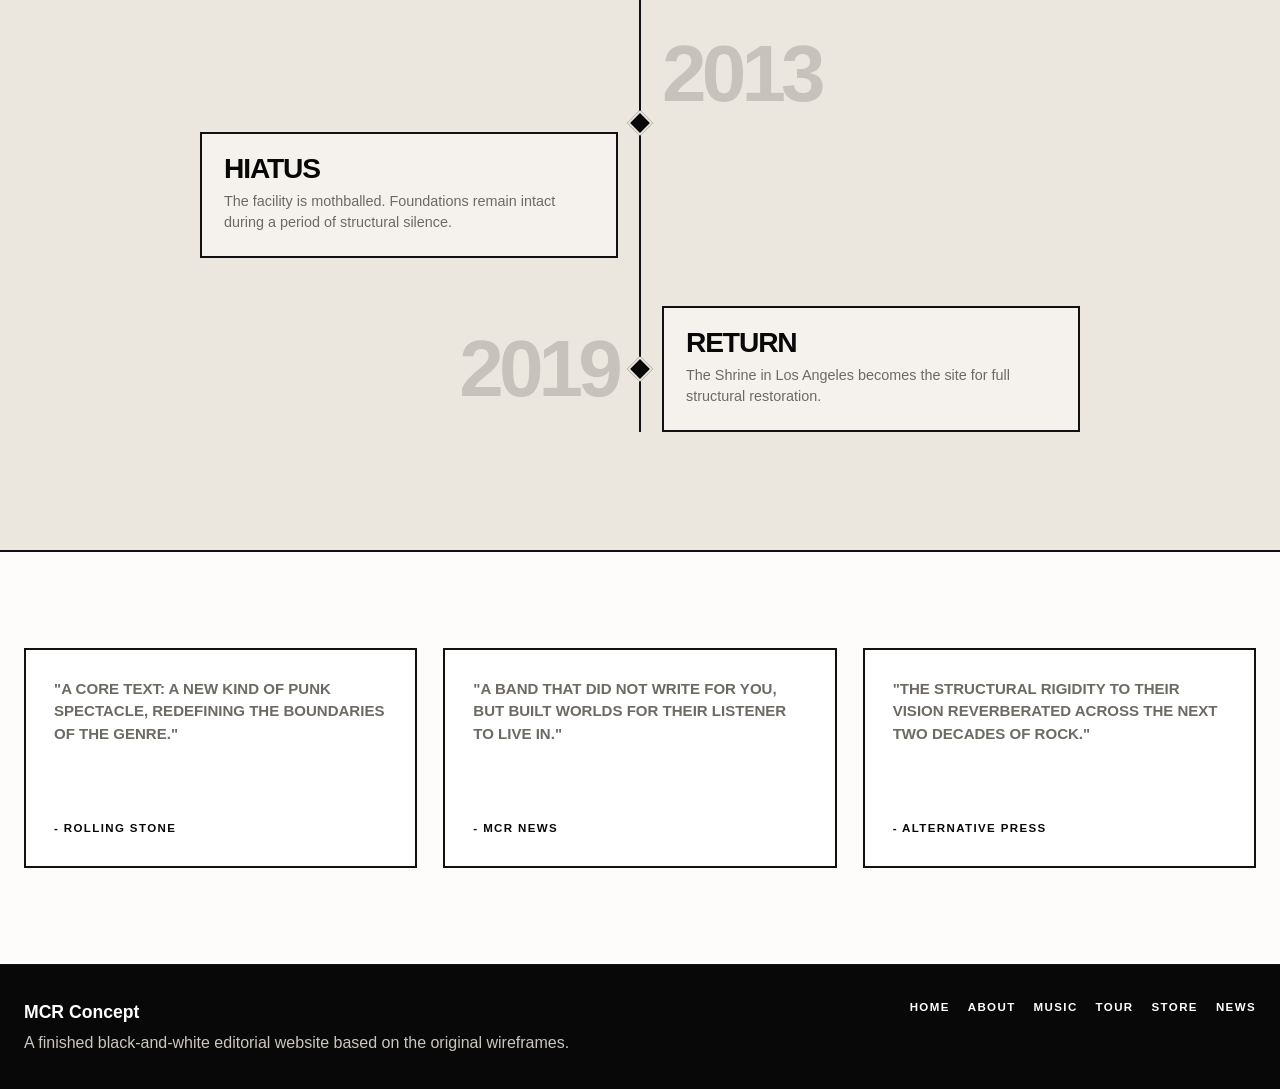
==== commit e28b80d5: "Integrasi Modul Konten Website secara dinamis (Music, Playlist, Tour Schedule, News)" ====
--- a/about.html
+++ b/about.html
@@ -12,19 +12,19 @@
 <body>
     <header class="site-header">
         <div class="container header-inner">
-            <a class="logo" href="index.html">MCR</a>
+            <a class="logo" href="index.php">MCR</a>
 
             <nav class="main-nav" aria-label="Main navigation">
-                <a href="index.html">Home</a>
+                <a href="index.php">Home</a>
                 <a class="active" href="about.html">About</a>
-                <a href="music.html">Music</a>
-                <a href="tour.html">Tour</a>
+                <a href="music.php">Music</a>
+                <a href="tour.php">Tour</a>
                 <a href="showcase.html">Store</a>
-                <a href="news.html">News</a>
+                <a href="news.php">News</a>
             </nav>
 
             <div class="header-icons" aria-label="Utility navigation">
-                <a href="music.html#lyrics">Search</a>
+                <a href="music.php#lyrics">Search</a>
                 <a href="#contact">Contact</a>
             </div>
         </div>
@@ -74,7 +74,7 @@
             <div class="architect-grid">
                 <article class="architect-card">
                     <figure class="image-frame architect-image">
-                        <img src="assets/News-news.png" alt="News artwork representing vocalist Gerard Way">
+                        <img src="assets/archive-news.png" alt="News artwork representing vocalist Gerard Way">
                     </figure>
                     <span>Vocals</span>
                     <h3>Gerard Way</h3>
@@ -82,7 +82,7 @@
 
                 <article class="architect-card">
                     <figure class="image-frame architect-image">
-                        <img src="assets/black-parade-inspired.png"
+                        <img src="assets/Blackparade.png"
                             alt="Black parade inspired artwork representing guitarist Ray Toro">
                     </figure>
                     <span>Lead Guitar</span>
@@ -188,12 +188,12 @@
                 <span>A finished black-and-white editorial website based on the original wireframes.</span>
             </div>
             <nav class="footer-links" aria-label="Footer navigation">
-                <a href="index.html">Home</a>
+                <a href="index.php">Home</a>
                 <a href="about.html">About</a>
-                <a href="music.html">Music</a>
-                <a href="tour.html">Tour</a>
+                <a href="music.php">Music</a>
+                <a href="tour.php">Tour</a>
                 <a href="showcase.html">Store</a>
-                <a href="news.html">News</a>
+                <a href="news.php">News</a>
             </nav>
         </div>
     </footer>
--- a/base.css
+++ b/base.css
@@ -15,6 +15,39 @@
 
 [hidden] {
   display: none !important;
+}
+
+.content-notice {
+  padding: 24px;
+  border: 1px solid var(--line);
+  background: var(--paper-soft);
+  line-height: 1.6;
+}
+
+.content-note {
+  color: var(--muted);
+  margin-top: 24px;
+  margin-bottom: 32px;
+  font-size: 0.85rem;
+}
+
+section[id], .section-title[id] {
+  scroll-margin-top: 110px;
+}
+
+a, h1, h2, h3, .show-venue, .table-cell {
+  overflow-wrap: anywhere;
+}
+
+a:focus-visible, button:focus-visible, input:focus-visible, summary:focus-visible {
+  outline: 3px solid var(--accent);
+  outline-offset: 4px;
+}
+
+button:disabled {
+  opacity: 0.6;
+  cursor: not-allowed;
+  transform: none;
 }
 
 html {
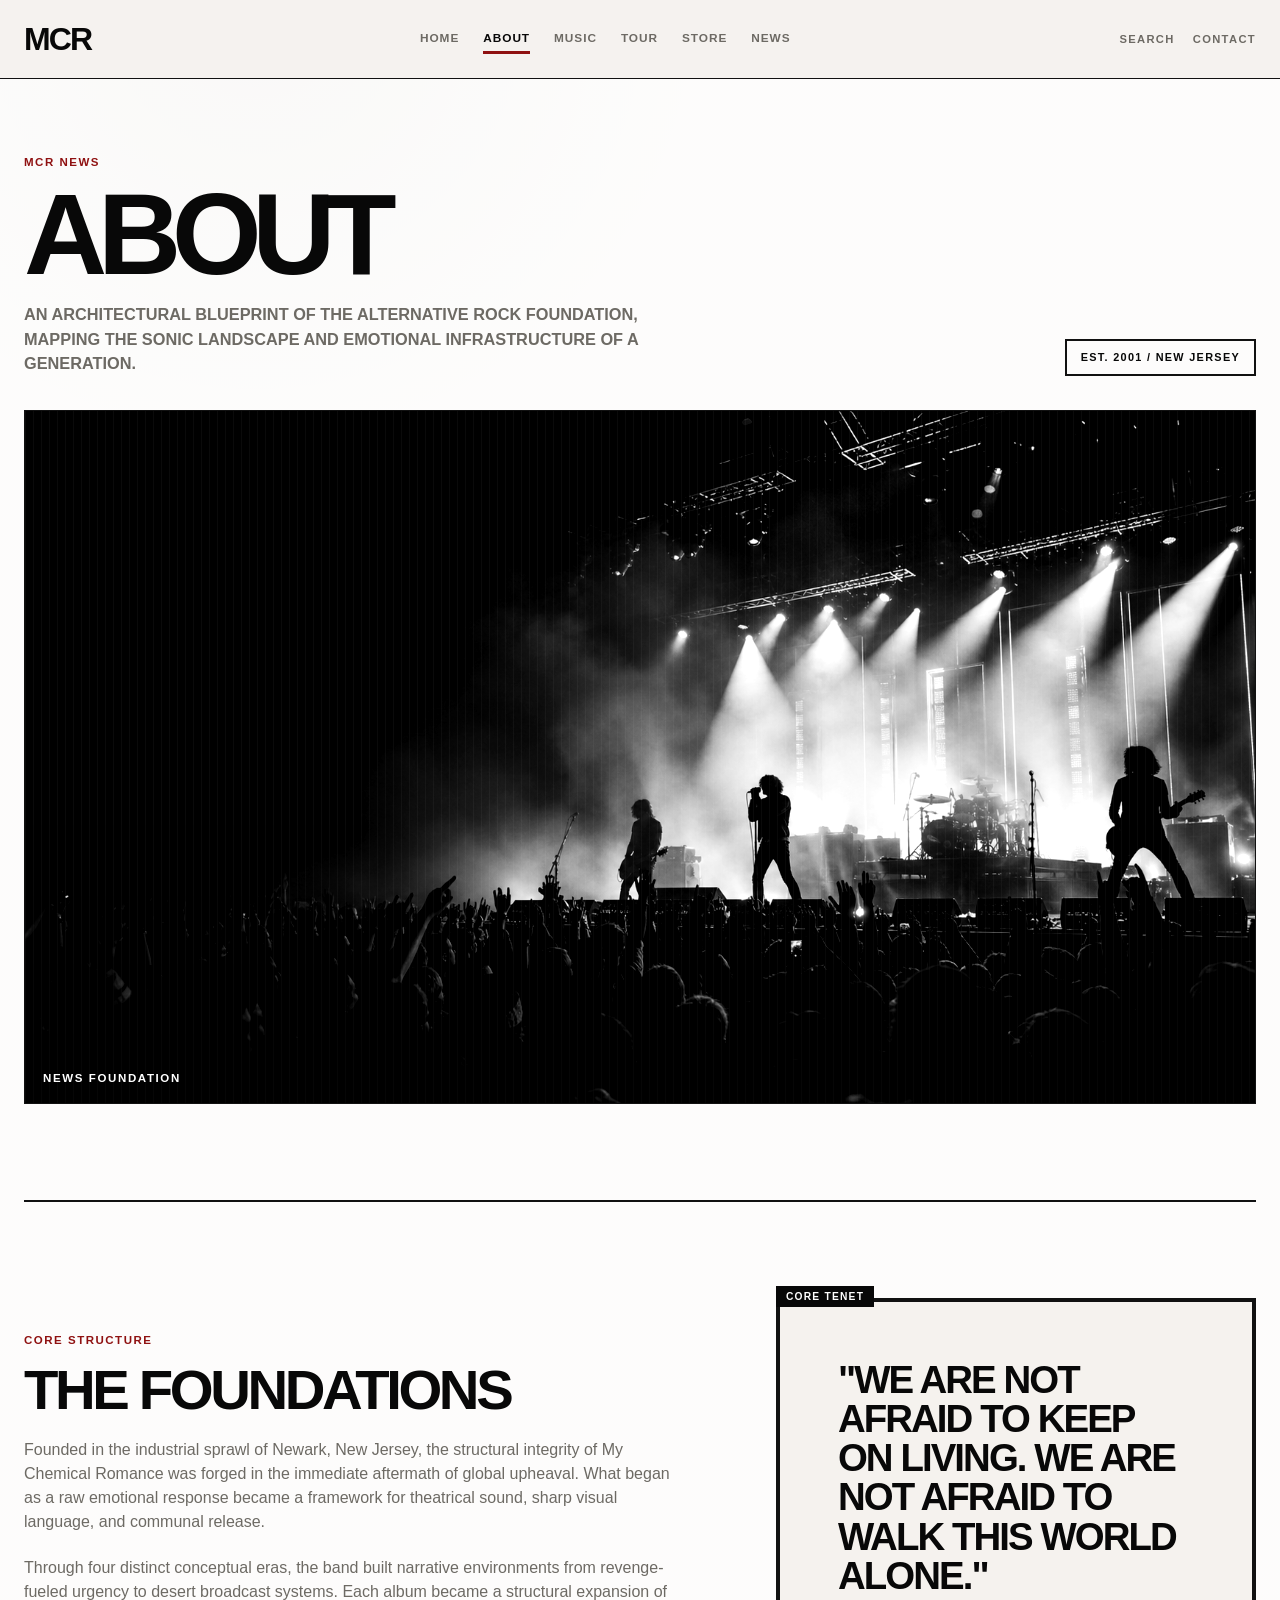
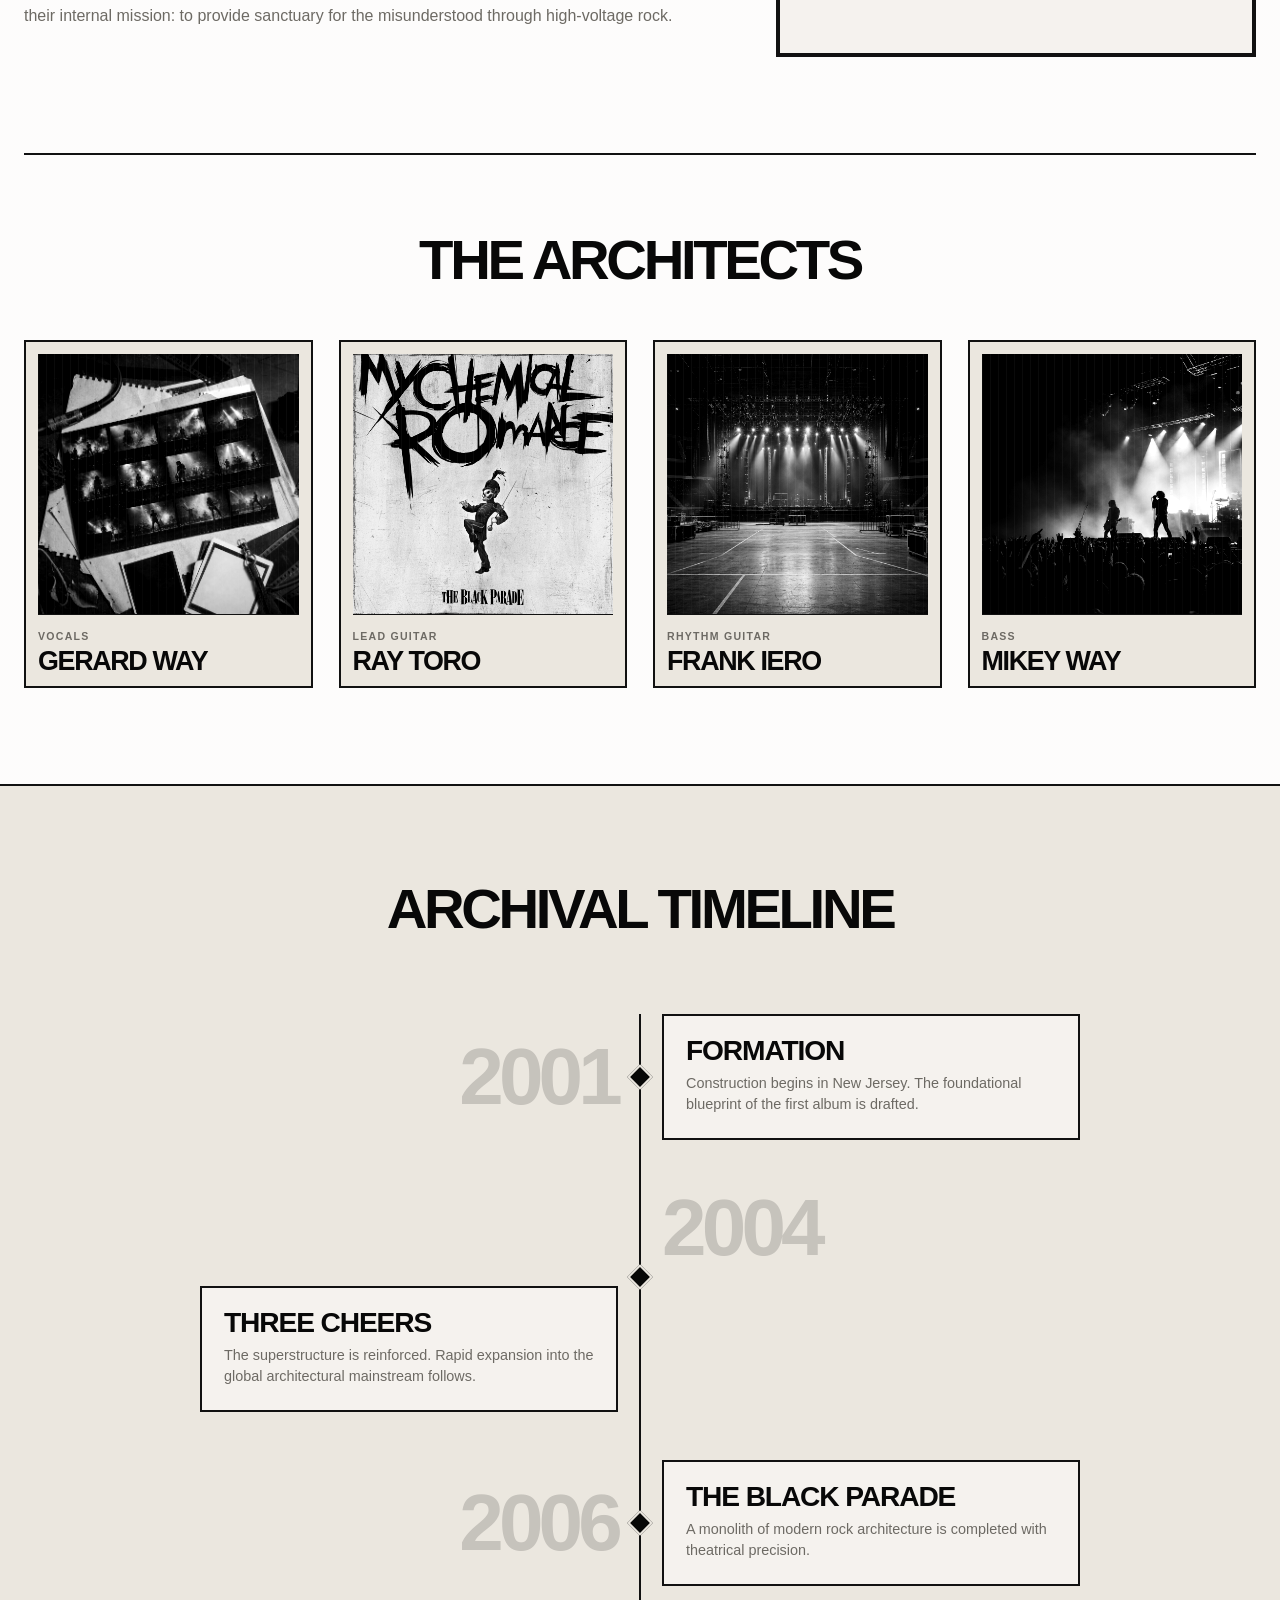
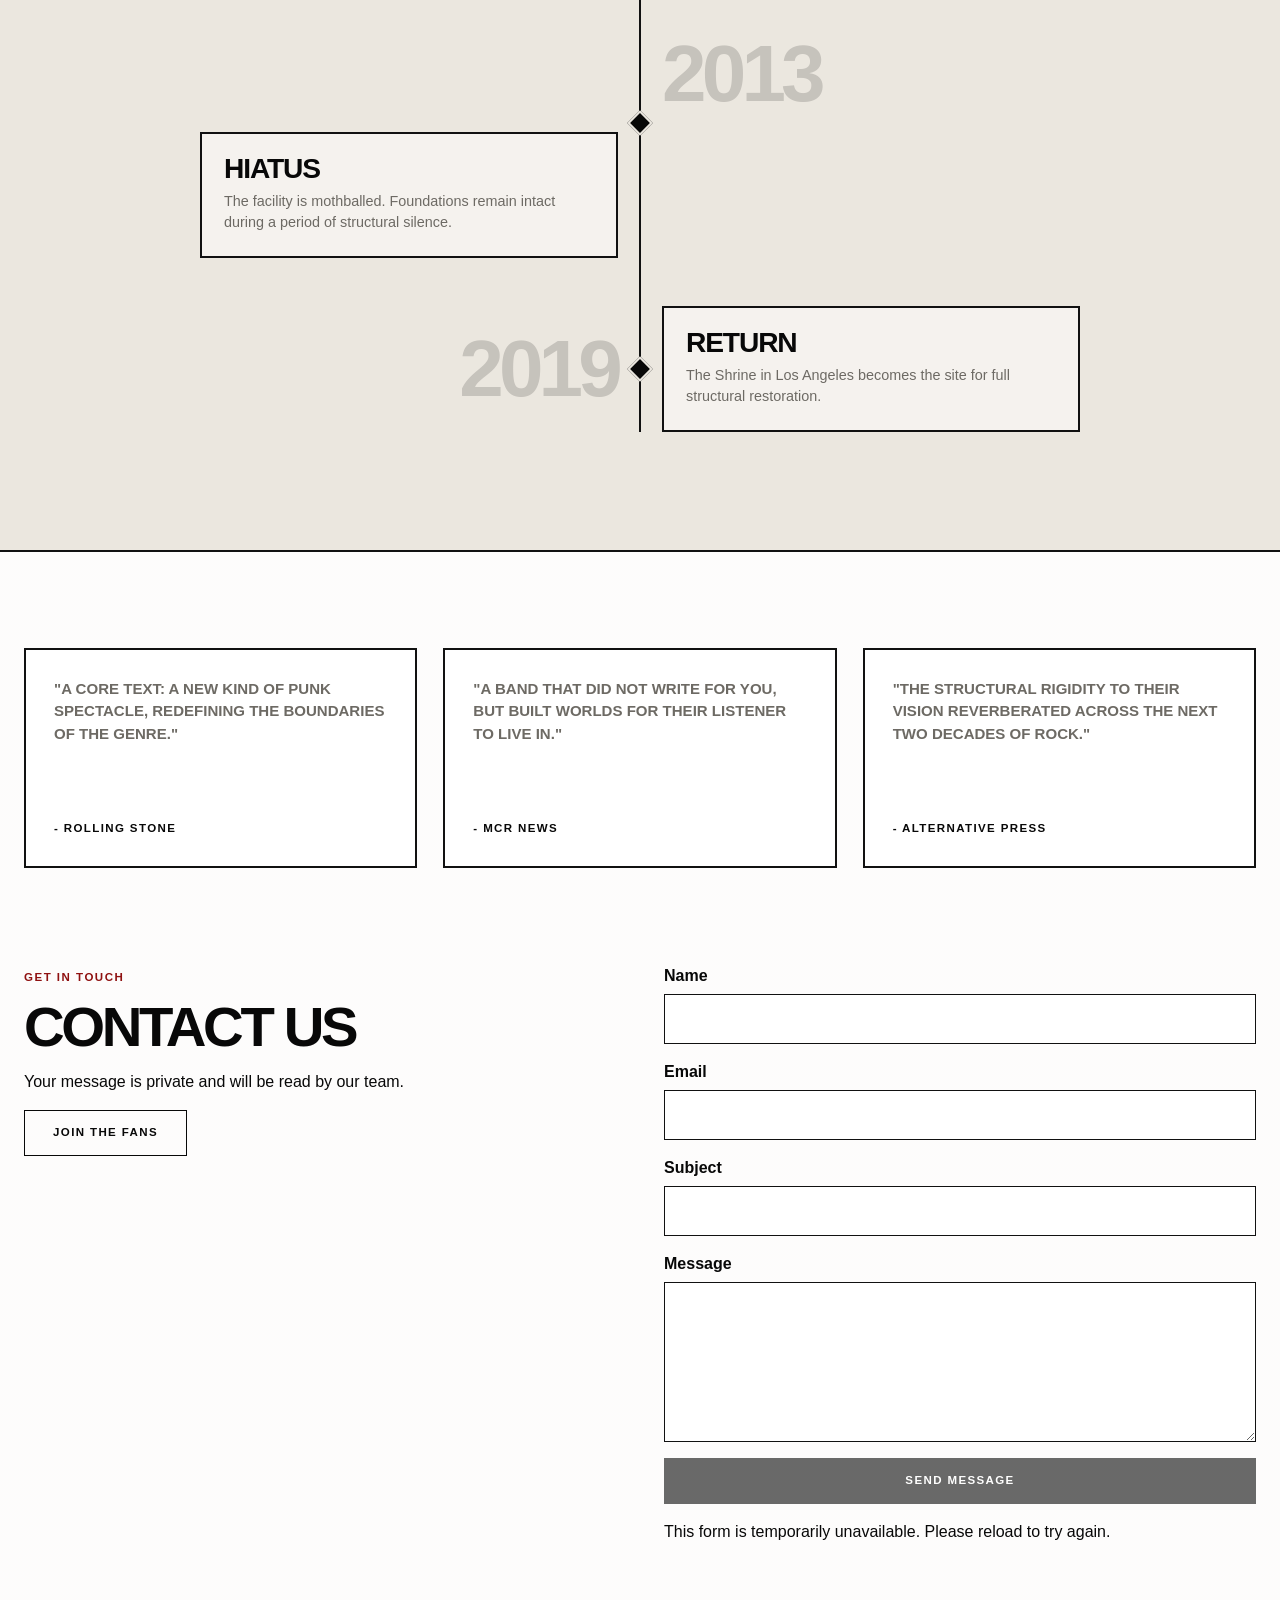
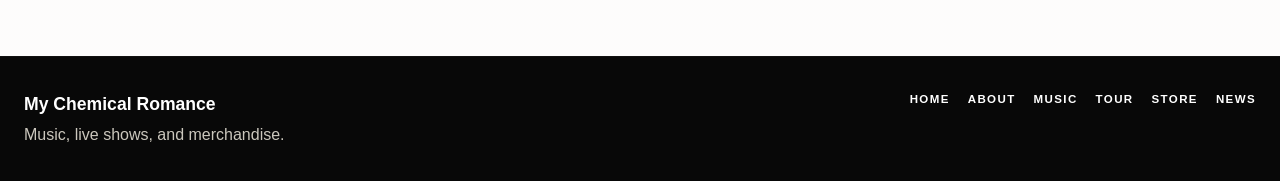
==== commit 15801663: "feat(frontend): hubungkan halaman HTML dengan katalog checkout dan interaksi Integrasi halaman: - Pe" ====
--- a/about.html
+++ b/about.html
@@ -7,25 +7,25 @@
     <title>MCR | About</title>
     <link rel="stylesheet" href="base.css">
     <link rel="stylesheet" href="about.css">
-</head>
+<link rel="stylesheet" href="interaction.css"></head>
 
 <body>
     <header class="site-header">
         <div class="container header-inner">
-            <a class="logo" href="index.php">MCR</a>
+            <a class="logo" href="index.html">MCR</a>
 
             <nav class="main-nav" aria-label="Main navigation">
-                <a href="index.php">Home</a>
+                <a href="index.html">Home</a>
                 <a class="active" href="about.html">About</a>
-                <a href="music.php">Music</a>
-                <a href="tour.php">Tour</a>
+                <a href="music.html">Music</a>
+                <a href="tour.html">Tour</a>
                 <a href="showcase.html">Store</a>
-                <a href="news.php">News</a>
+                <a href="news.html">News</a>
             </nav>
 
             <div class="header-icons" aria-label="Utility navigation">
-                <a href="music.php#lyrics">Search</a>
-                <a href="#contact">Contact</a>
+                <a href="music.html#lyrics">Search</a>
+                <a href="#contact-form">Contact</a>
             </div>
         </div>
     </header>
@@ -179,25 +179,25 @@
                 <span>- Alternative Press</span>
             </article>
         </section>
-    </main>
+    <section class="container section contact-section" id="contact-form" aria-labelledby="contact-title"><div><span class="eyebrow">Get in touch</span><h2 class="section-title" id="contact-title">Contact us</h2><p>Your message is private and will be read by our team.</p><a class="button secondary" href="account.html">Join the fans</a></div><form class="interaction-form" data-interaction-form="contact" method="post"><label>Name<input name="name" maxlength="100" autocomplete="name" required></label><label>Email<input type="email" name="email" maxlength="150" autocomplete="email" required></label><label>Subject<input name="subject" maxlength="200" required></label><label>Message<textarea name="message" maxlength="5000" required></textarea></label><button type="submit" disabled>Send message</button><p data-form-status role="status" aria-live="polite">Connecting...</p><noscript><p>JavaScript is required to submit this form.</p></noscript></form></section></main>
 
     <footer class="site-footer" id="contact">
         <div class="container footer-inner">
             <div>
-                <strong>MCR Concept</strong>
-                <span>A finished black-and-white editorial website based on the original wireframes.</span>
+                <strong>My Chemical Romance</strong>
+                <span>Music, live shows, and merchandise.</span>
             </div>
             <nav class="footer-links" aria-label="Footer navigation">
-                <a href="index.php">Home</a>
+                <a href="index.html">Home</a>
                 <a href="about.html">About</a>
-                <a href="music.php">Music</a>
-                <a href="tour.php">Tour</a>
+                <a href="music.html">Music</a>
+                <a href="tour.html">Tour</a>
                 <a href="showcase.html">Store</a>
-                <a href="news.php">News</a>
+                <a href="news.html">News</a>
             </nav>
         </div>
     </footer>
-    <script src="script.js"></script>
-</body>
+    <script src="site-config.js"></script><script src="script.js"></script>
+<script src="interaction.js"></script></body>
 
 </html>
--- a/interaction.css
+++ b/interaction.css
@@ -0,0 +1,15 @@
+.interaction-form { display: grid; gap: 16px; min-width: 0; }
+.interaction-form label { display: grid; gap: 6px; font-weight: 700; }
+.interaction-form input, .interaction-form textarea { width: 100%; min-width: 0; border: 1px solid var(--line); background: var(--white); color: var(--ink); padding: 12px; font: inherit; }
+.interaction-form textarea { min-height: 160px; resize: vertical; }
+.interaction-form .consent { display: flex; align-items: flex-start; font-weight: 400; }
+.interaction-form .consent input { width: auto; height: auto; padding: 0; margin-top: 6px; }
+.interaction-form [data-form-status] { margin: 0; overflow-wrap: anywhere; }
+.contact-section { display: grid; grid-template-columns: 1fr 1fr; gap: 48px; }
+.newsletter-form { align-self: stretch; }
+.fan-messages { display: grid; grid-template-columns: repeat(2, minmax(0, 1fr)); gap: 24px; }
+.fan-message { margin: 0; padding: 24px; border: 1px solid var(--line); background: var(--white); overflow-wrap: anywhere; }
+.fan-message blockquote { margin: 0 0 20px; white-space: pre-wrap; }
+.fan-message figcaption { font-weight: 700; }
+@media (max-width: 980px) { .contact-section { grid-template-columns: 1fr; gap: 24px; } .newsletter-form { flex-basis: auto; width: 100%; } }
+@media (max-width: 680px) { .fan-messages { grid-template-columns: 1fr; } }
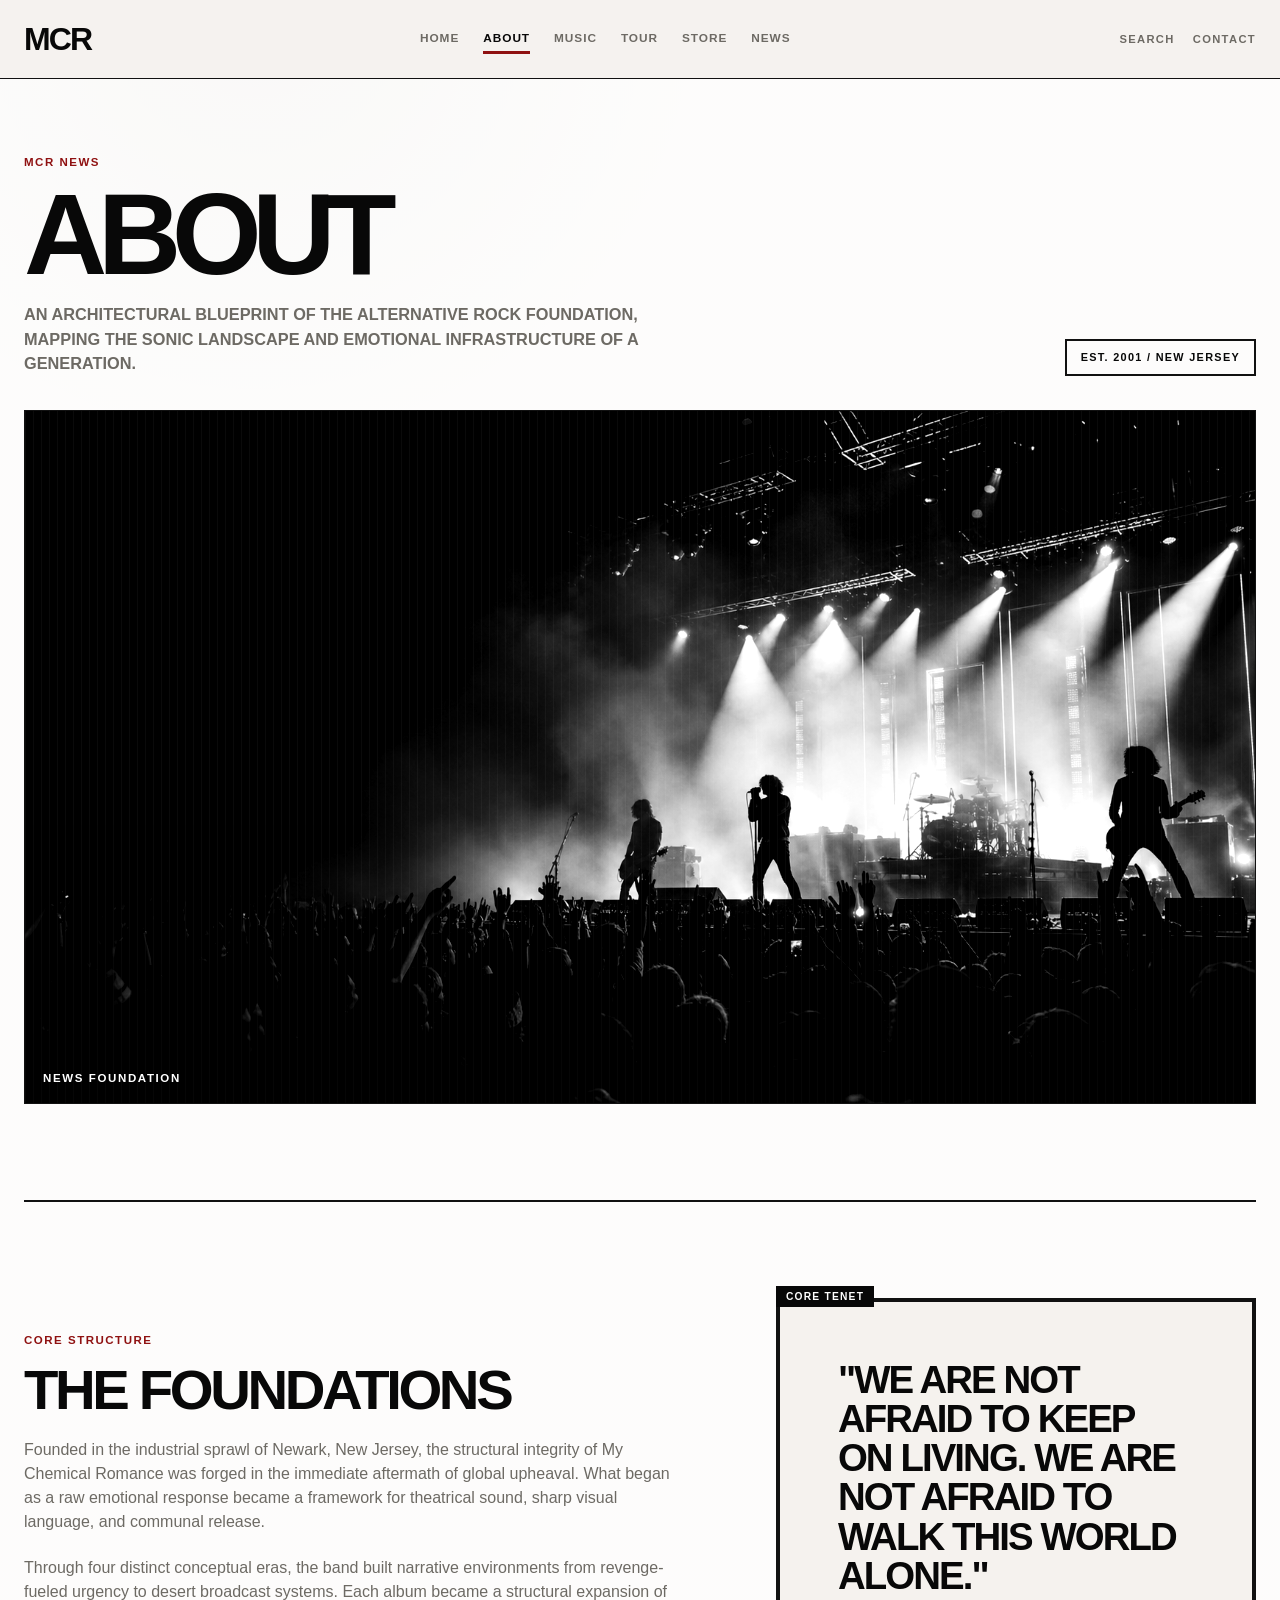
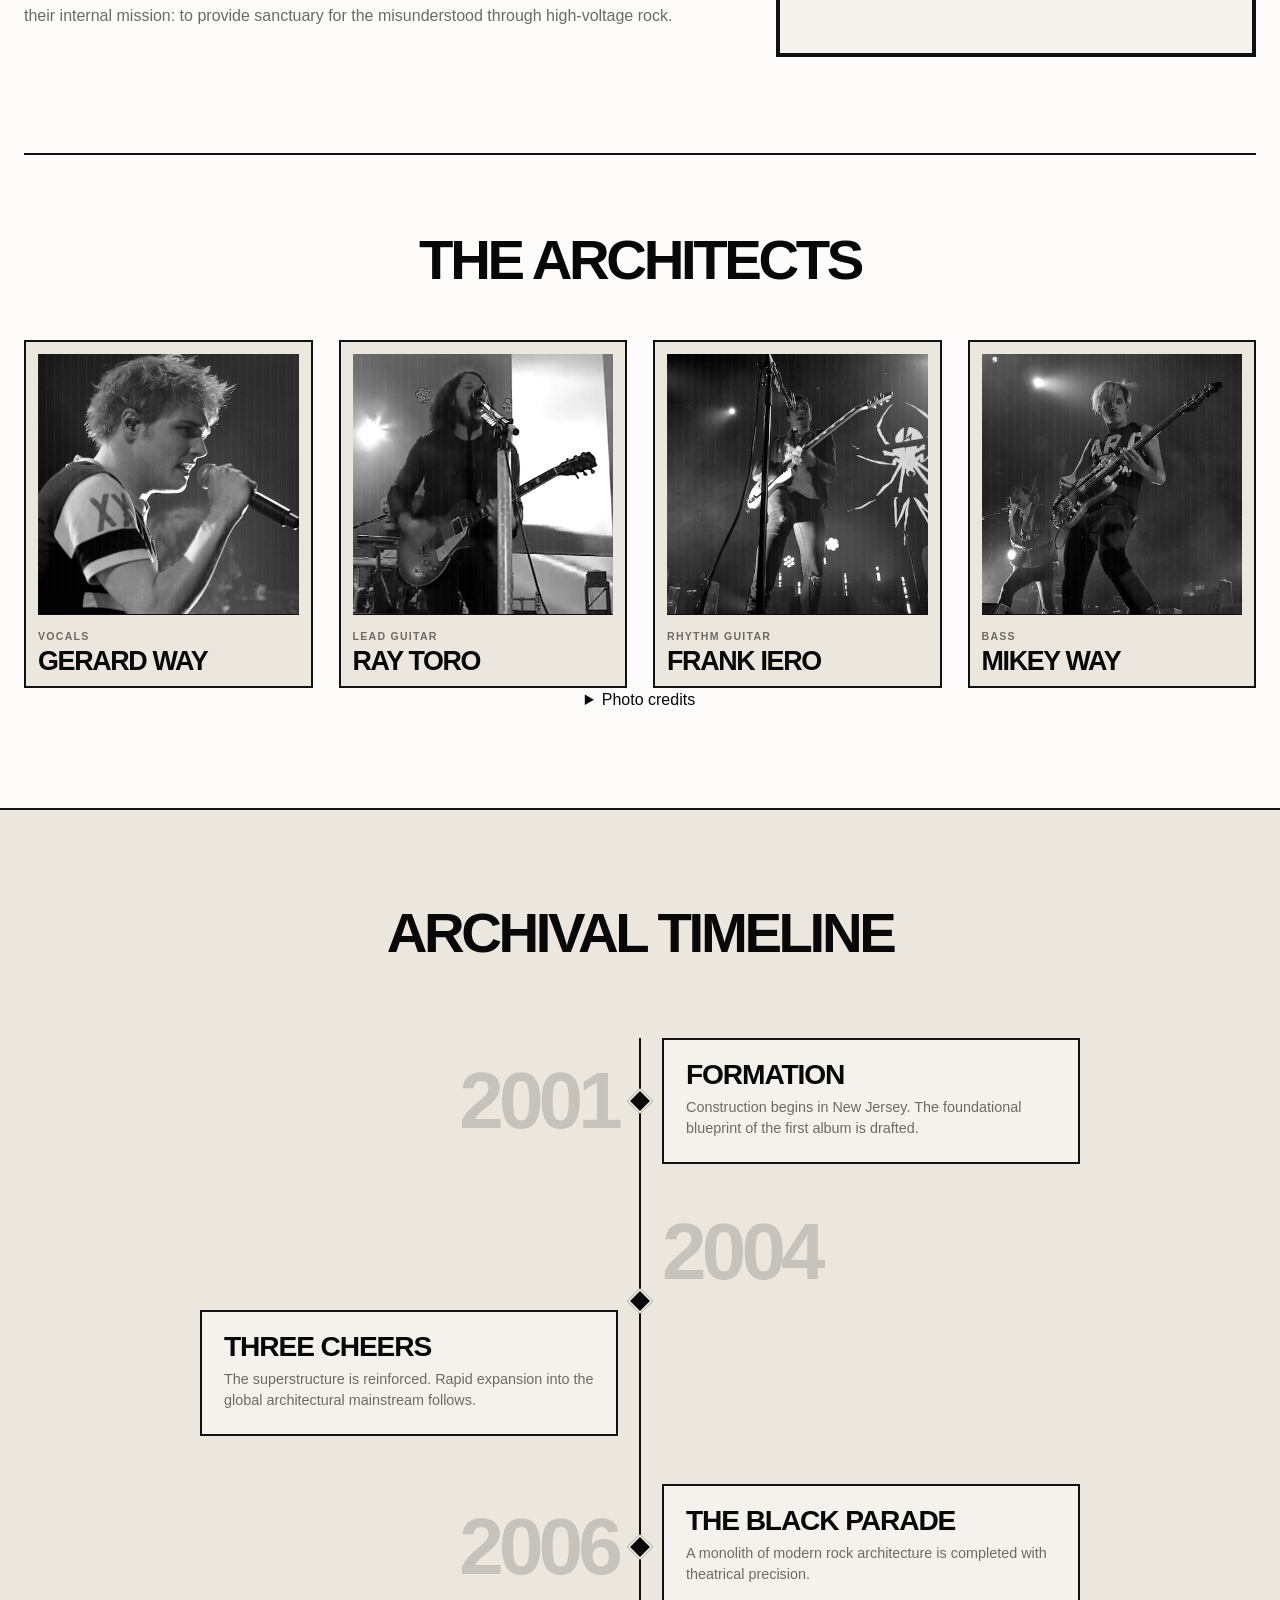
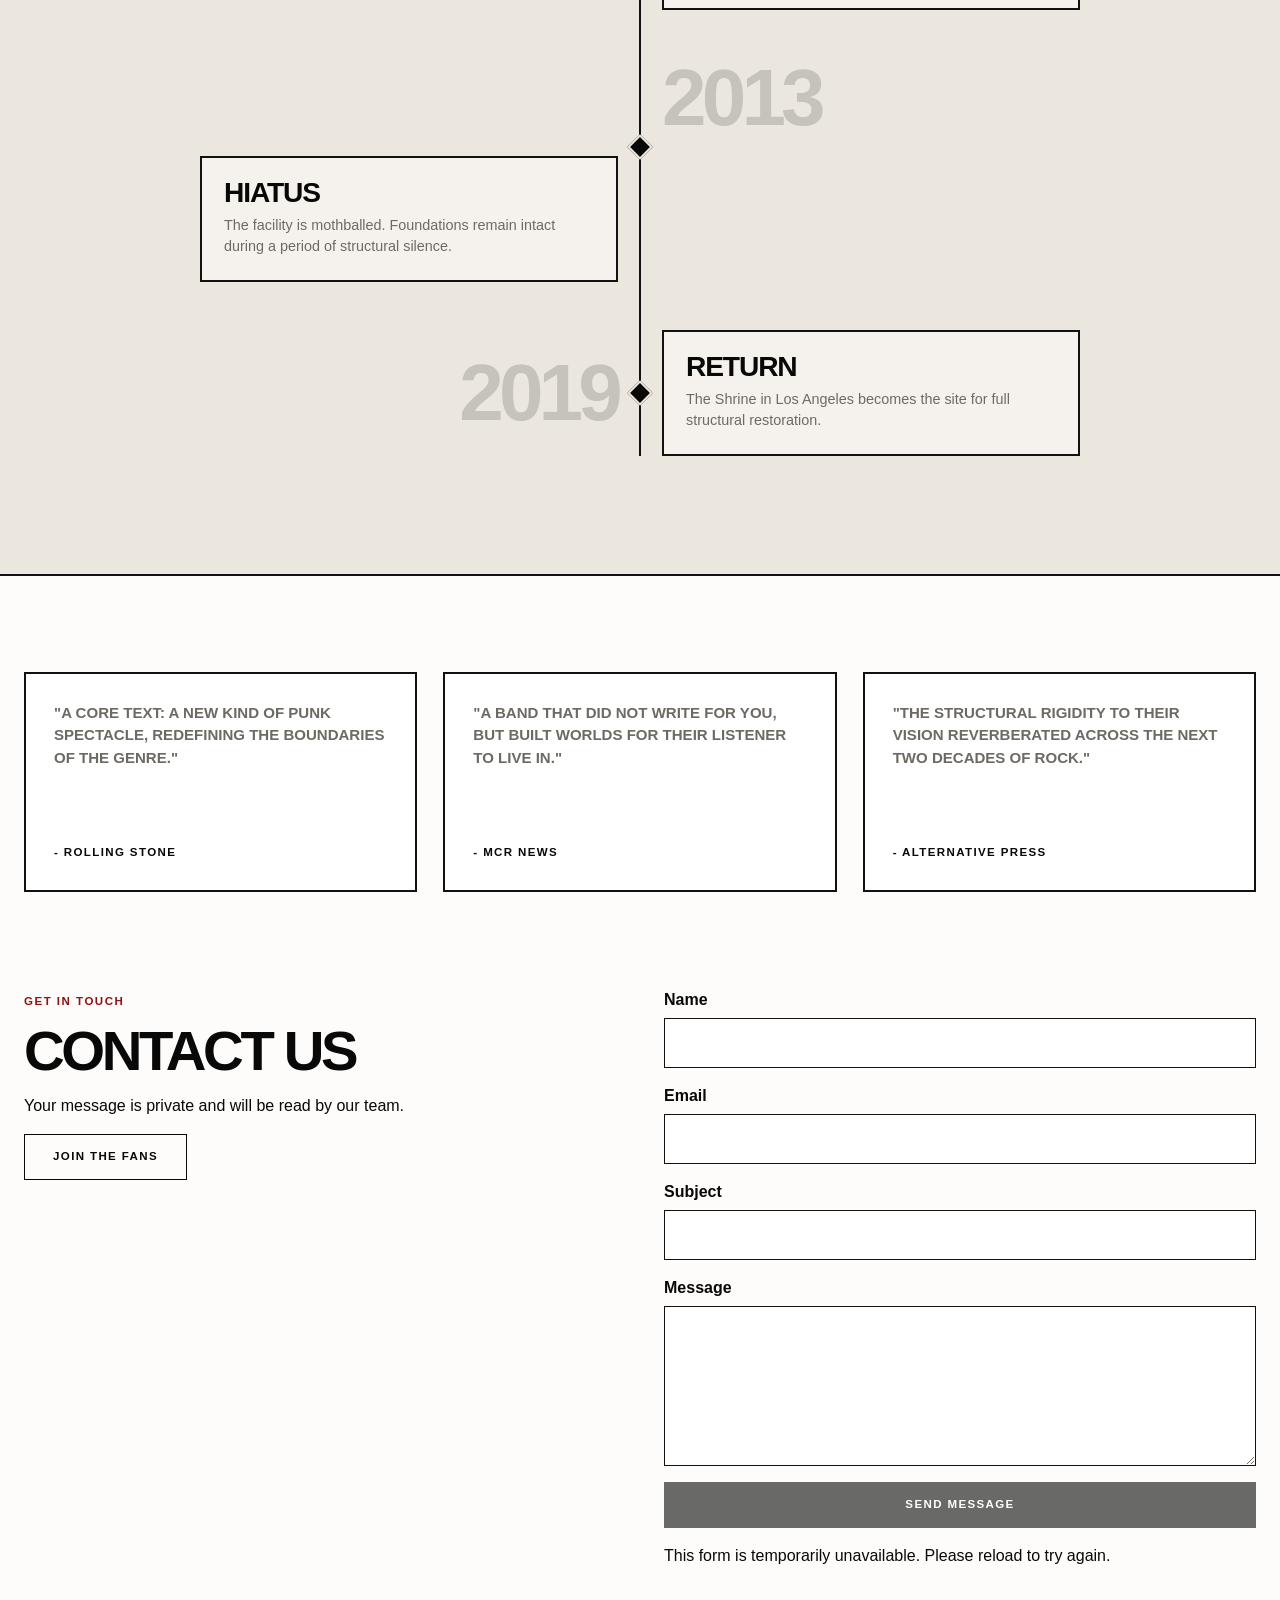
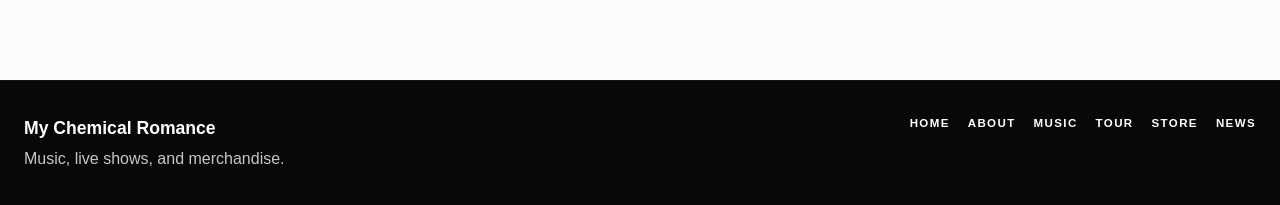
==== commit 532fd7a0: "feat(frontend): tampilkan foto asli dan tautan sumber berita Ganti ilustrasi anggota dengan foto pan" ====
--- a/about.html
+++ b/about.html
@@ -74,7 +74,7 @@
             <div class="architect-grid">
                 <article class="architect-card">
                     <figure class="image-frame architect-image">
-                        <img src="assets/archive-news.png" alt="News artwork representing vocalist Gerard Way">
+                        <img src="assets/members/gerard-way.jpg" alt="Gerard Way singing on stage in Montreal" loading="lazy" width="425" height="640">
                     </figure>
                     <span>Vocals</span>
                     <h3>Gerard Way</h3>
@@ -82,8 +82,8 @@
 
                 <article class="architect-card">
                     <figure class="image-frame architect-image">
-                        <img src="assets/Blackparade.png"
-                            alt="Black parade inspired artwork representing guitarist Ray Toro">
+                        <img src="assets/members/ray-toro.png"
+                            alt="Ray Toro playing guitar on stage" loading="lazy" width="463" height="411">
                     </figure>
                     <span>Lead Guitar</span>
                     <h3>Ray Toro</h3>
@@ -91,7 +91,7 @@
 
                 <article class="architect-card">
                     <figure class="image-frame architect-image">
-                        <img src="assets/tour-arena.png" alt="Arena artwork representing guitarist Frank Iero">
+                        <img src="assets/members/frank-iero.jpg" alt="Frank Iero playing guitar on stage in Montreal" loading="lazy" width="428" height="640">
                     </figure>
                     <span>Rhythm Guitar</span>
                     <h3>Frank Iero</h3>
@@ -99,12 +99,24 @@
 
                 <article class="architect-card">
                     <figure class="image-frame architect-image">
-                        <img src="assets/hero-concert.png" alt="Concert artwork representing bassist Mikey Way">
+                        <img src="assets/members/mikey-way.jpg" alt="Mikey Way playing bass on stage in Montreal" loading="lazy" width="428" height="640">
                     </figure>
                     <span>Bass</span>
                     <h3>Mikey Way</h3>
                 </article>
             </div>
+            <details class="image-credits">
+                <summary>Photo credits</summary>
+                <p>Gerard Way, Frank Iero and Mikey Way: Brennan Schnell / Eastscene,
+                    <a href="https://creativecommons.org/licenses/by-nc/2.0/" target="_blank" rel="noopener noreferrer">CC BY-NC 2.0</a>.
+                    Sources: <a href="https://www.flickr.com/photos/eastscene/6056498020/" target="_blank" rel="noopener noreferrer">Gerard</a>,
+                    <a href="https://www.flickr.com/photos/eastscene/6056498246/" target="_blank" rel="noopener noreferrer">Frank</a>,
+                    <a href="https://www.flickr.com/photos/eastscene/6056498322/" target="_blank" rel="noopener noreferrer">Mikey</a>.</p>
+                <p>Ray Toro: PacoDaKing14Sportz,
+                    <a href="https://commons.wikimedia.org/wiki/File:Ray_Toro_2011.png" target="_blank" rel="noopener noreferrer">Wikimedia Commons</a>,
+                    <a href="https://creativecommons.org/publicdomain/zero/1.0/" target="_blank" rel="noopener noreferrer">CC0</a>.
+                    Photos are displayed with CSS cropping and monochrome styling; downloaded files are unchanged.</p>
+            </details>
         </section>
 
         <section class="timeline-band" aria-labelledby="timeline-title">
--- a/about.css
+++ b/about.css
@@ -361,3 +361,7 @@
     margin-top: 18px;
   }
 }
+
+.architect-image img {
+  object-position: center 25%;
+}
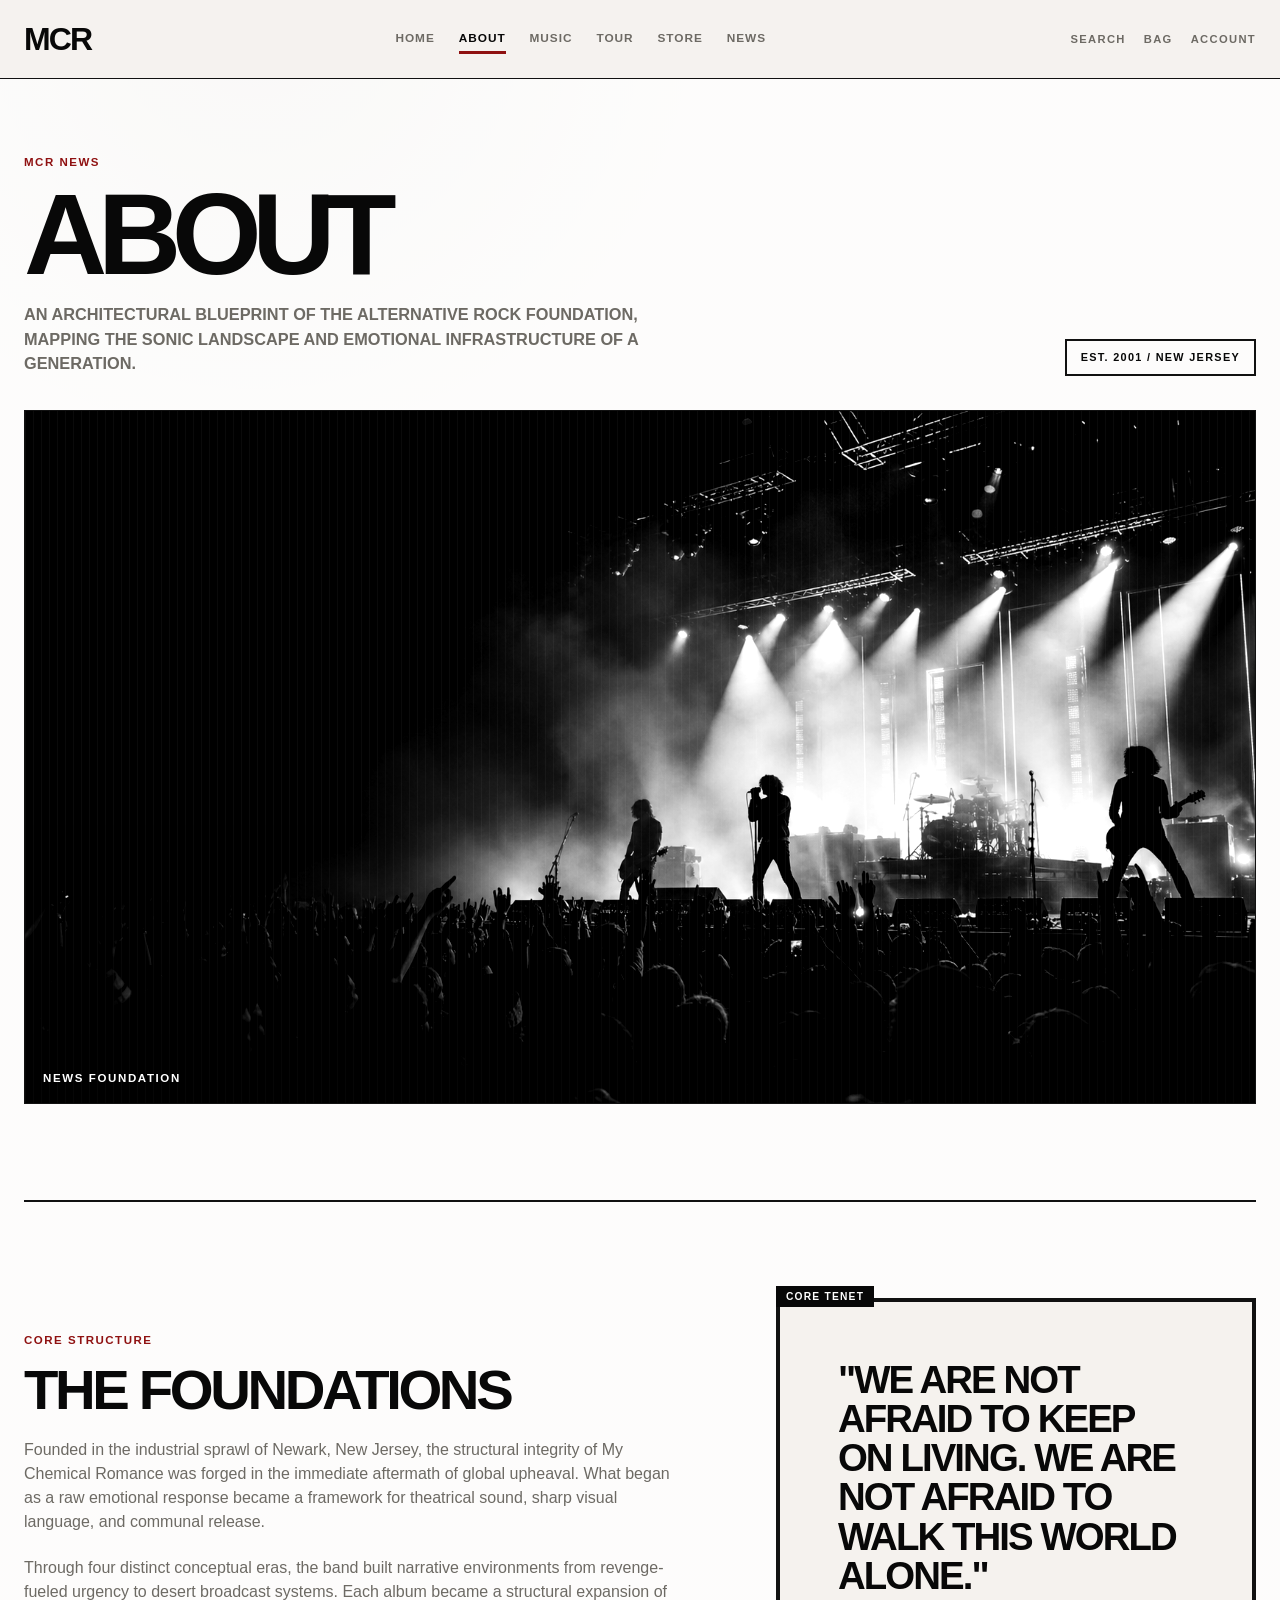
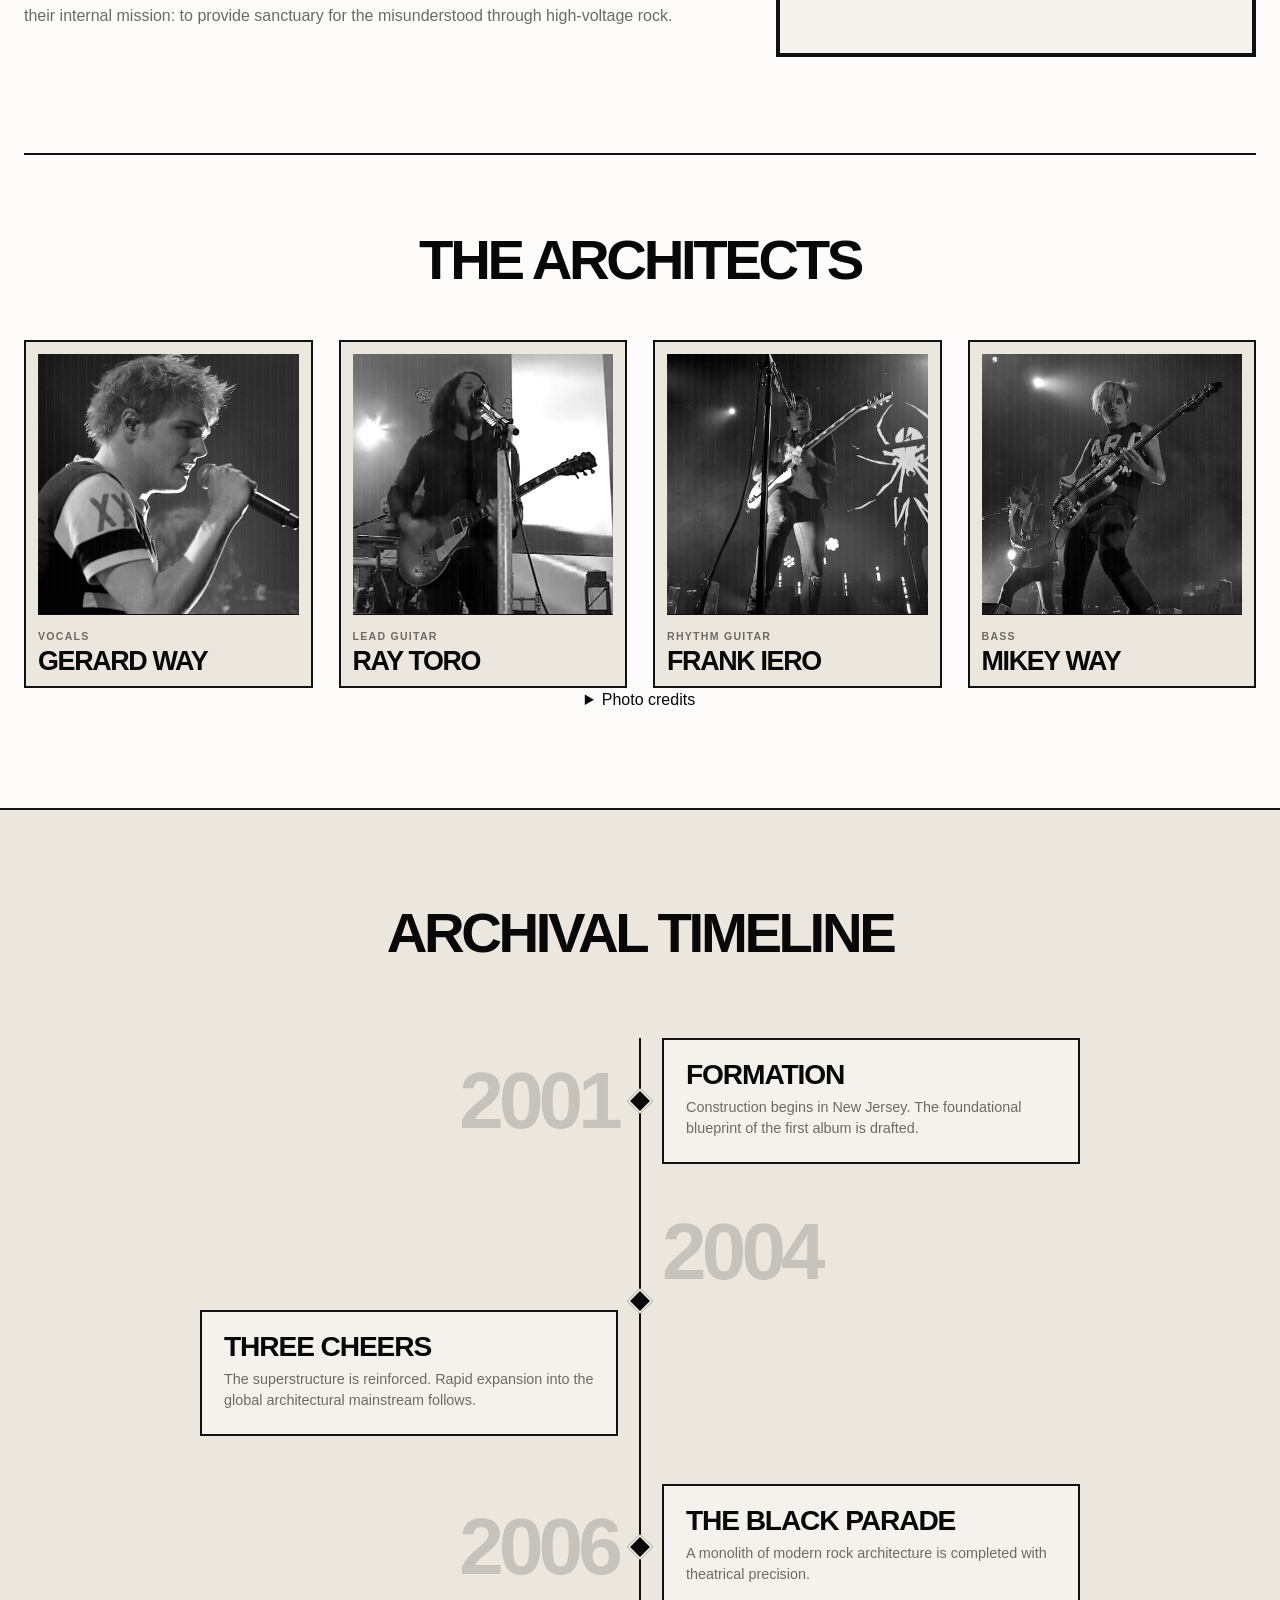
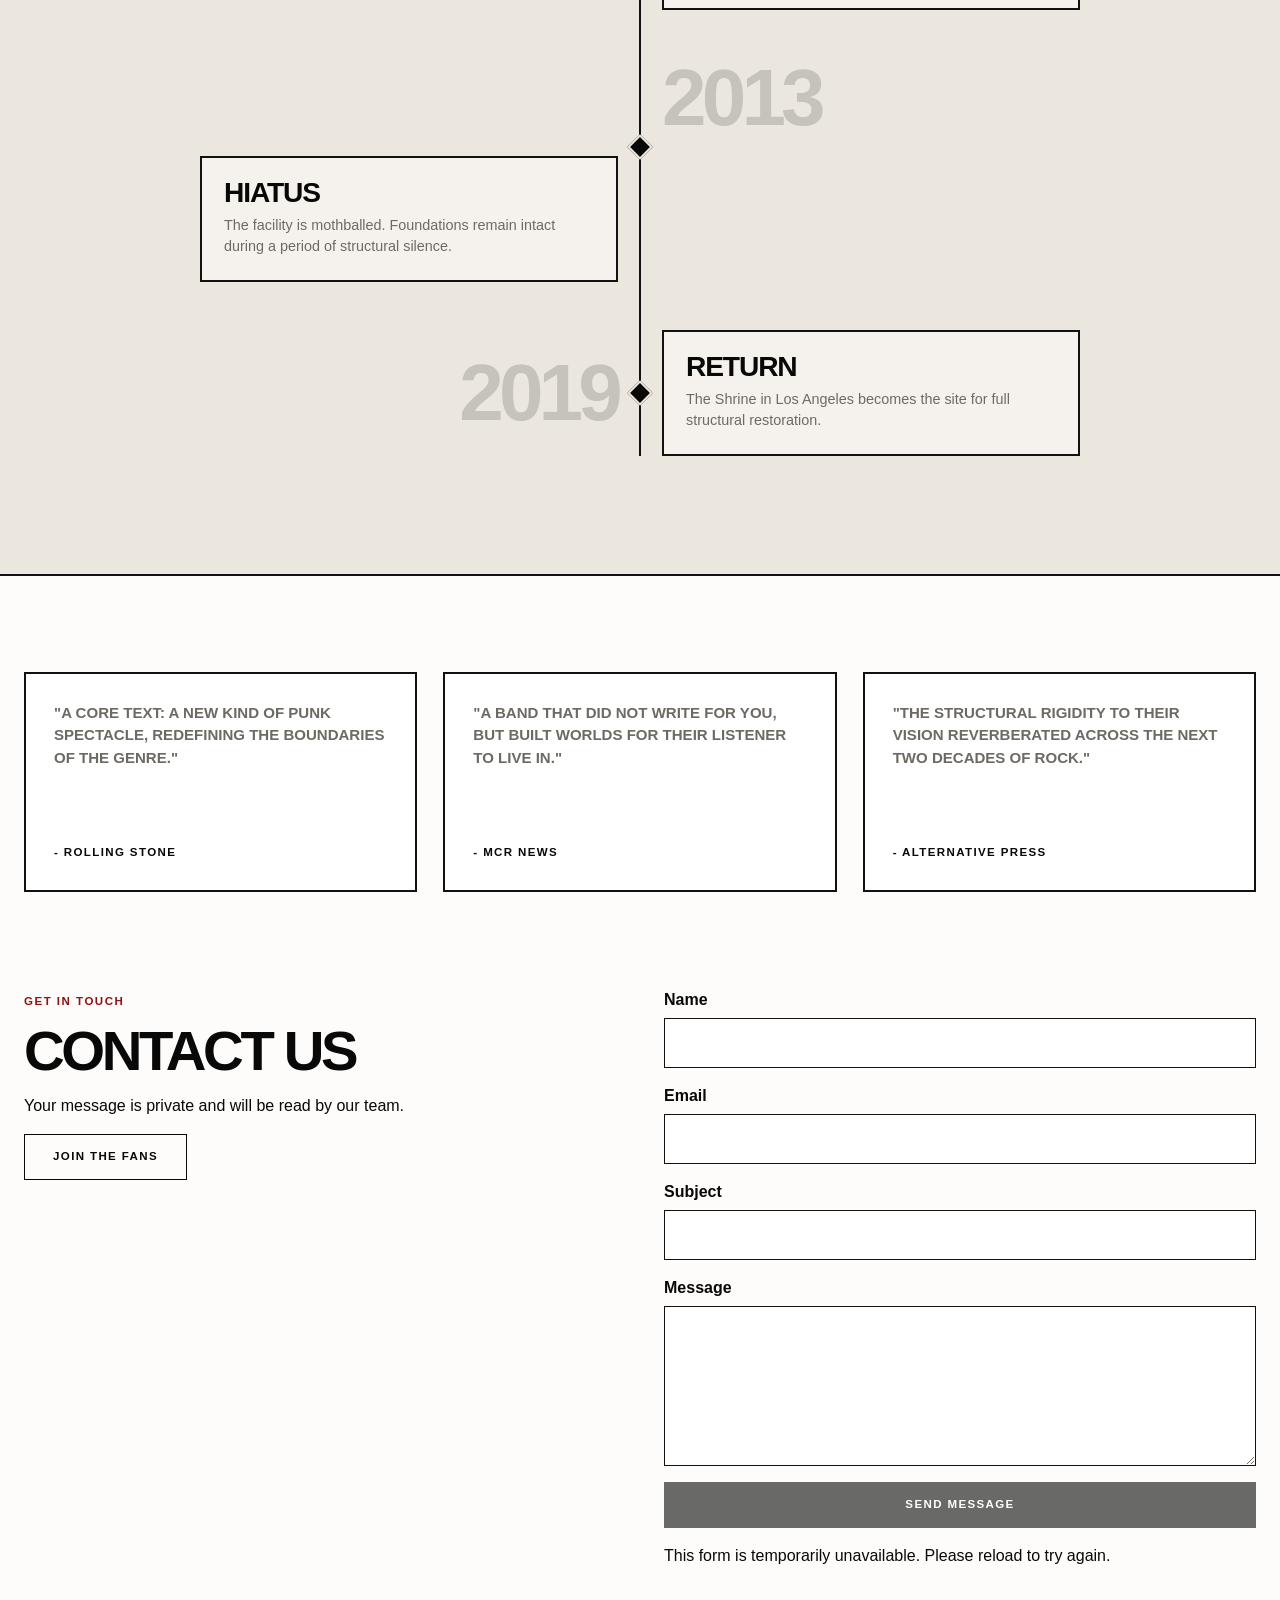
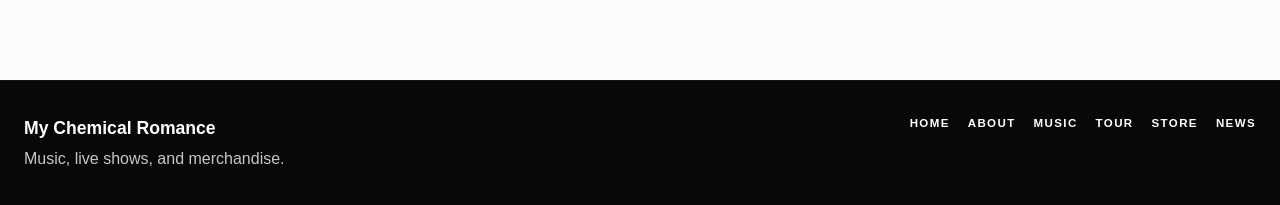
==== commit 3b7f7c10: "fix(navigation): align utility links across public pages Use Search, Bag and Account in the same ord" ====
--- a/about.html
+++ b/about.html
@@ -23,10 +23,7 @@
                 <a href="news.html">News</a>
             </nav>
 
-            <div class="header-icons" aria-label="Utility navigation">
-                <a href="music.html#lyrics">Search</a>
-                <a href="#contact-form">Contact</a>
-            </div>
+            <div class="header-icons" aria-label="Utility navigation"><a href="music.html#lyrics">Search</a><a href="showcase.html#bag">Bag</a><a href="account.html">Account</a></div>
         </div>
     </header>
 
--- a/base.css
+++ b/base.css
@@ -135,11 +135,13 @@
 
 .main-nav a:hover,
 .main-nav a.active,
+.header-icons a[aria-current="page"],
 .header-icons a:hover {
   color: var(--ink);
 }
 
-.main-nav a.active::after {
+.main-nav a.active::after,
+.header-icons a[aria-current="page"]::after {
   content: "";
   position: absolute;
   left: 0;
@@ -501,6 +503,16 @@
 }
 
 @media (max-width: 680px) {
+  .header-inner {
+    gap: 12px 16px;
+  }
+
+  .header-icons {
+    order: 2;
+    flex: 0 0 100%;
+    justify-content: flex-end;
+  }
+
   .nav-toggle {
     width: auto;
   }
